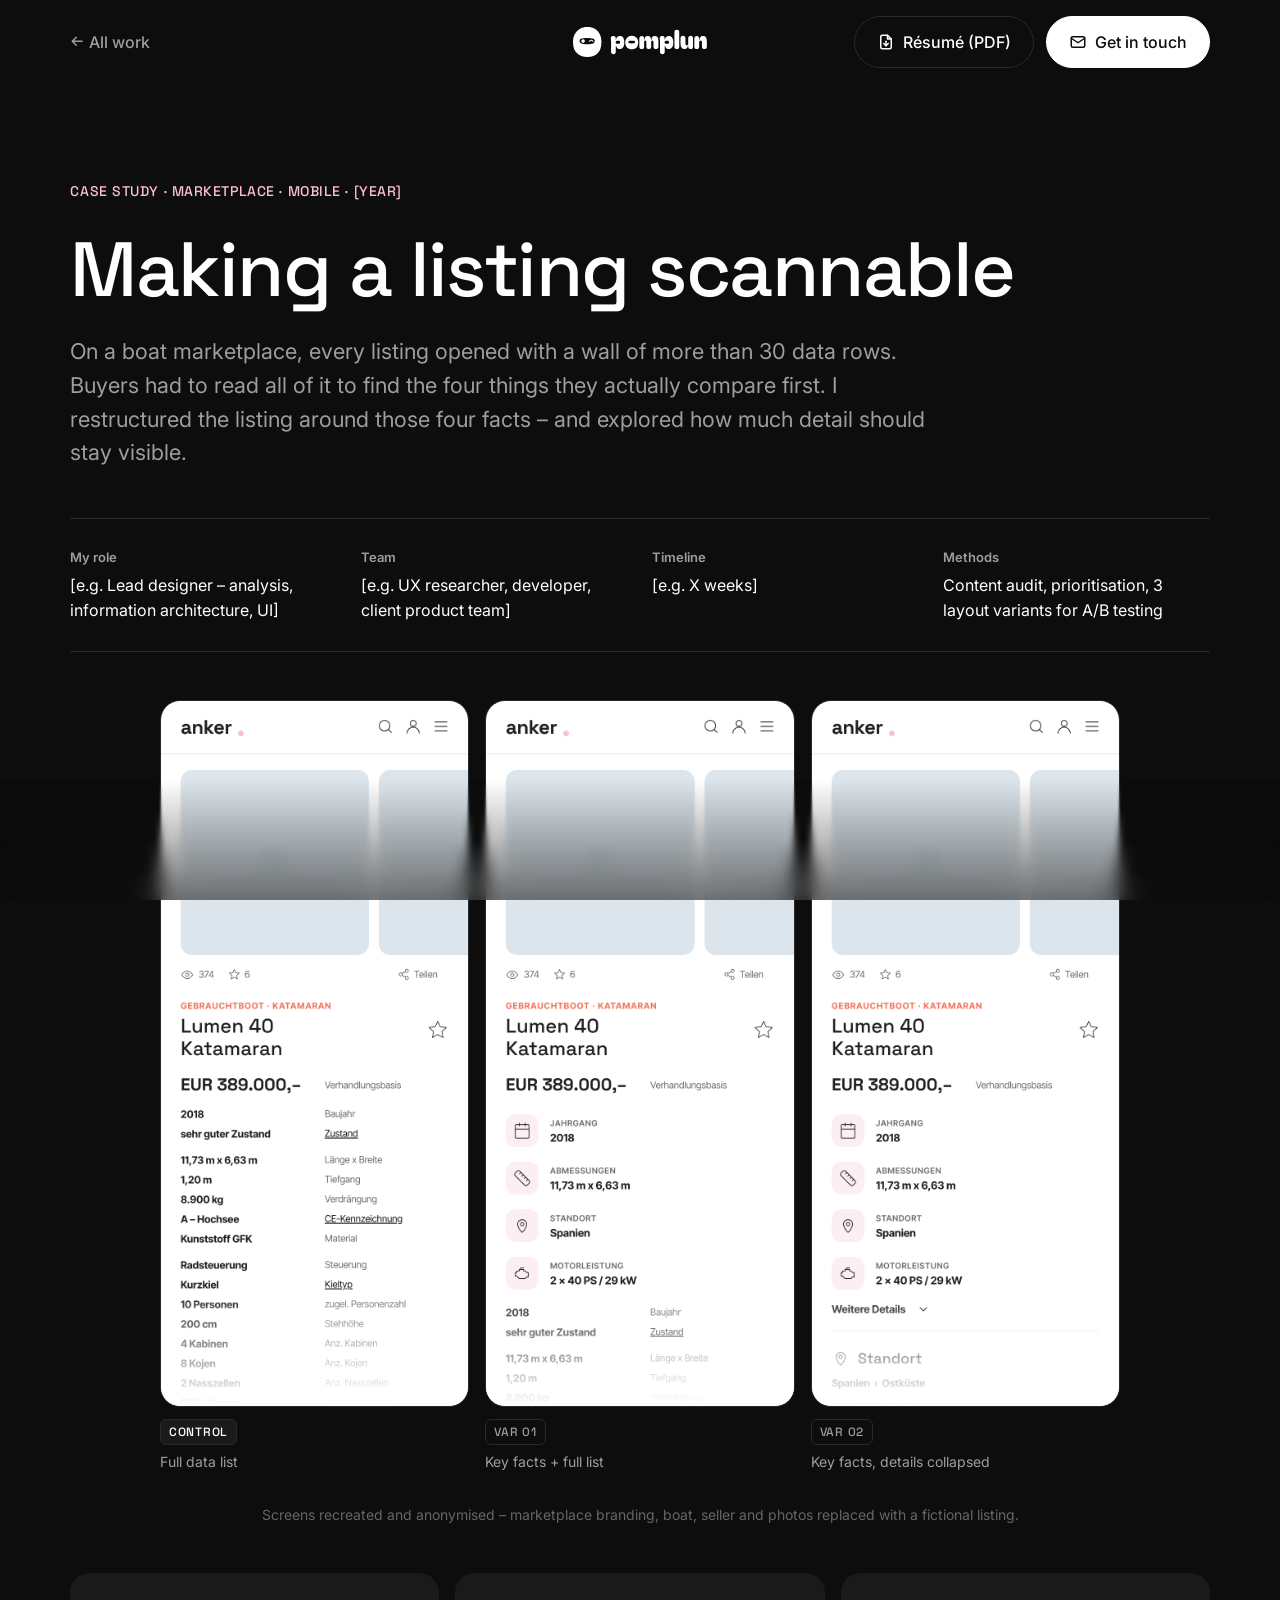
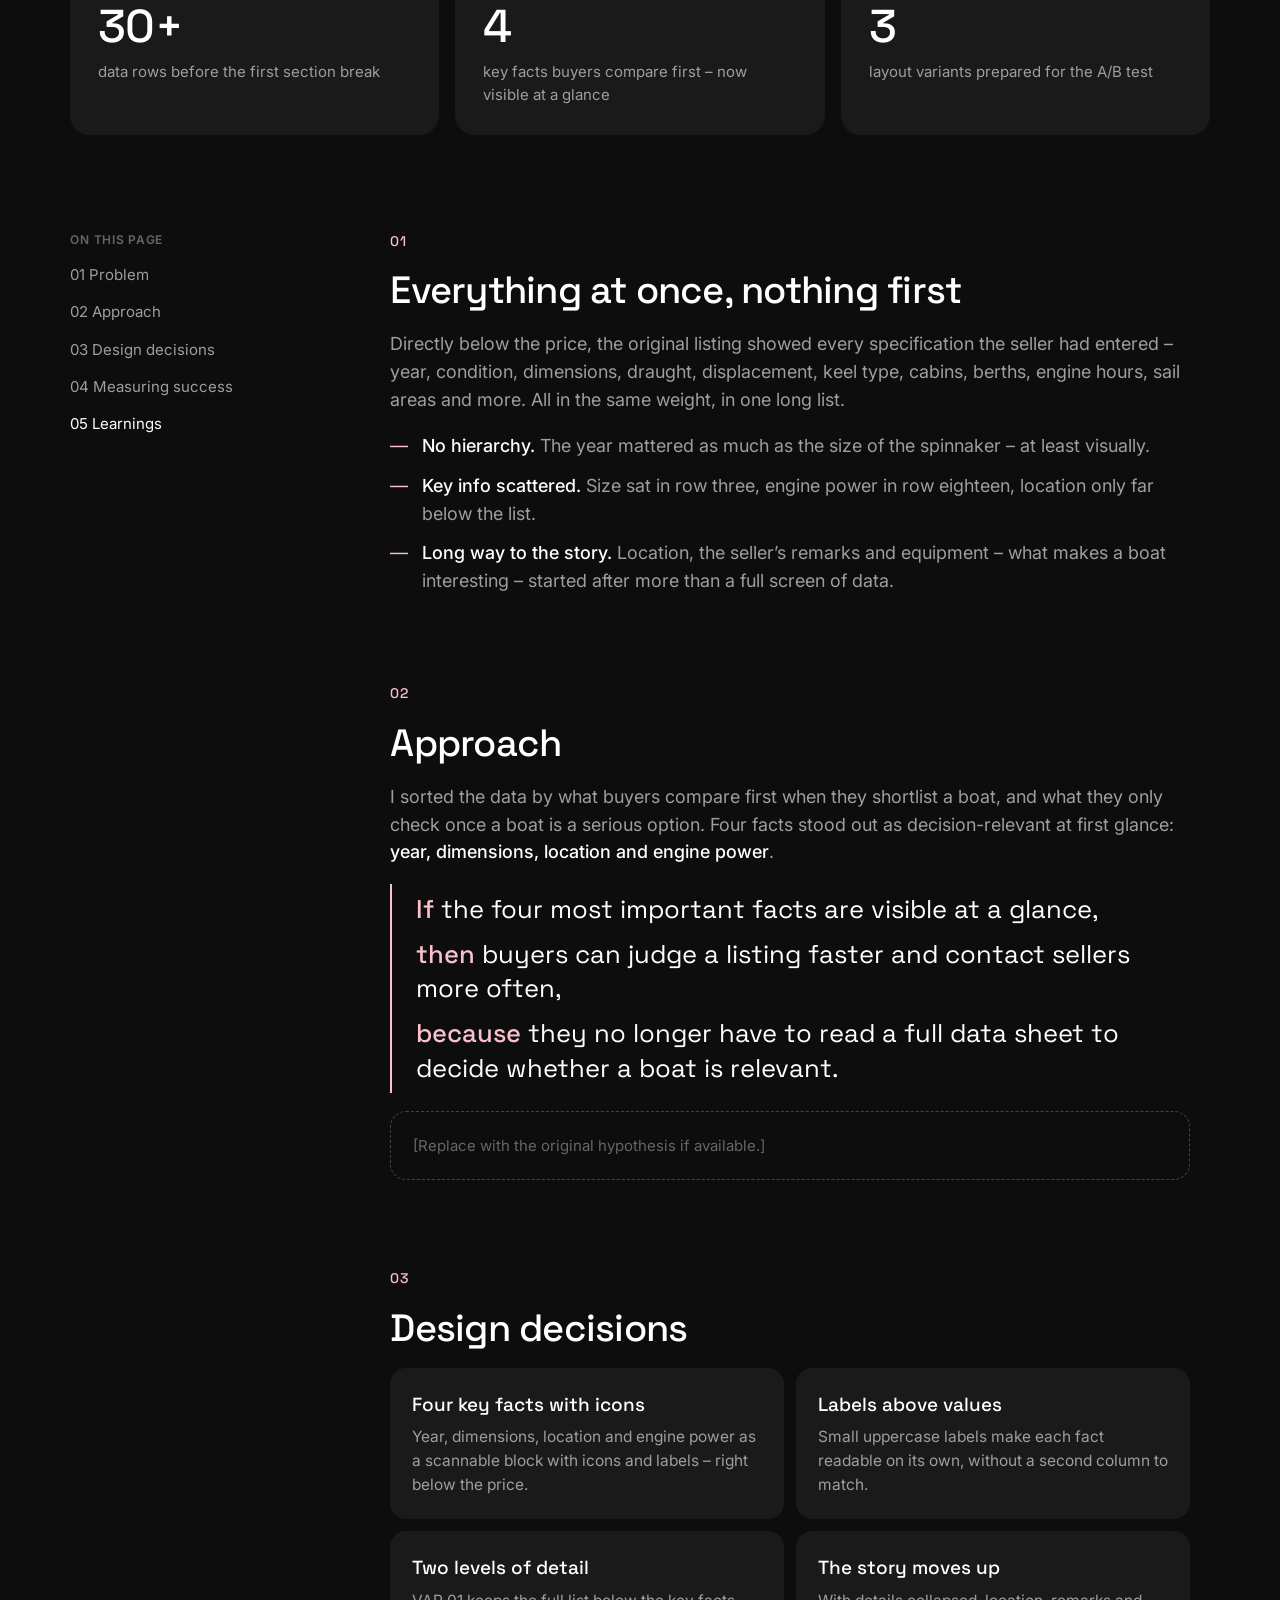
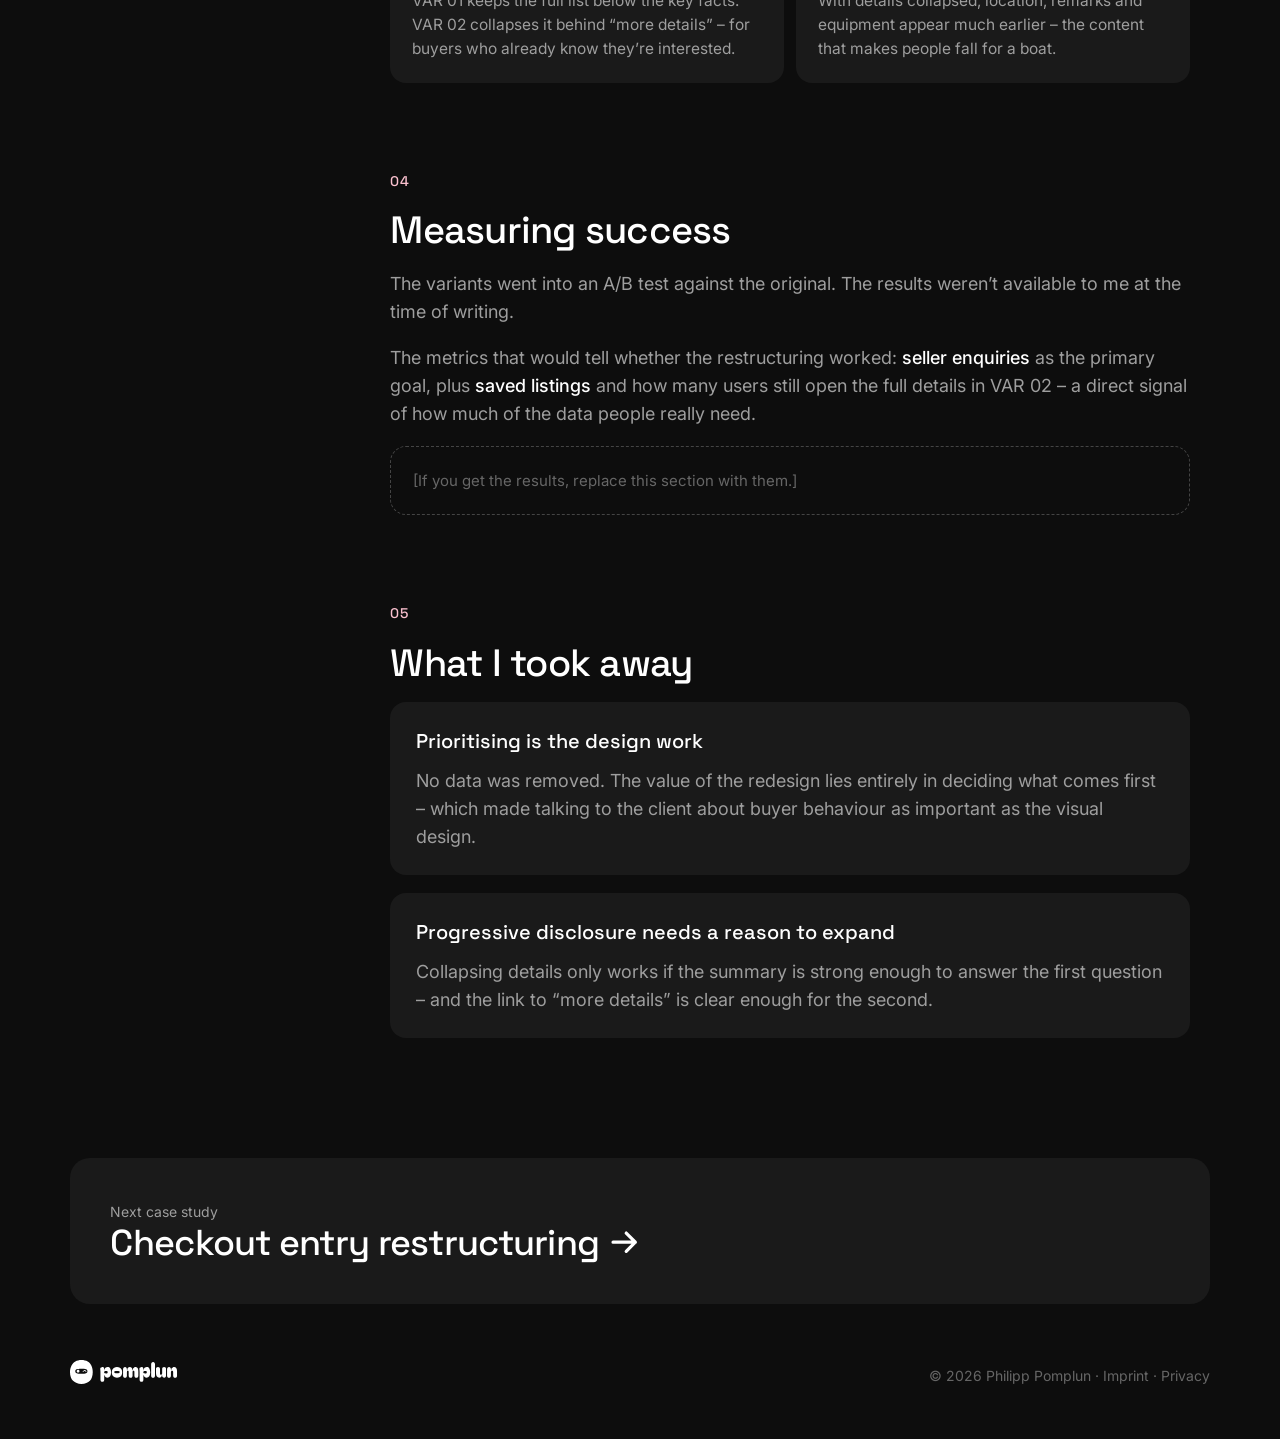
==== boat-listing.html @ 908dd7fd "Captions below badges everywhere; centered anonymisation note with more space Co-Authored-By: Claude" ====
<!DOCTYPE html>
<html lang="en">
<head>
<meta charset="UTF-8">
<meta name="viewport" content="width=device-width, initial-scale=1">
<title>Making a listing scannable – Philipp Pomplun</title>
<meta name="description" content="Case study: restructuring a boat marketplace listing around four key facts with progressive disclosure.">
<meta name="theme-color" content="#0d0d0d">
<link rel="icon" href="favicon.svg" type="image/svg+xml">
<link rel="icon" href="favicon.ico" sizes="32x32">
<link rel="apple-touch-icon" href="apple-touch-icon.png">
<link rel="preconnect" href="https://fonts.googleapis.com">
<link rel="preconnect" href="https://fonts.gstatic.com" crossorigin>
<link href="https://fonts.googleapis.com/css2?family=Inter:wght@400;500;600&family=Space+Grotesk:wght@500;700&display=swap" rel="stylesheet">
<link rel="stylesheet" href="style.css">
</head>
<body>

<svg width="0" height="0" style="position:absolute" aria-hidden="true">
  <symbol id="logo" viewBox="0 0 170 38">
    <path fill="currentColor" d="M59.192 28C58.0186 28 57.0373 27.6373 56.248 26.912C55.48 26.1867 54.9893 25.248 54.776 24.096H54.2V31.456C54.2 32.3307 53.9546 33.0667 53.464 33.664C52.9733 34.2827 52.2266 34.592 51.224 34.592C50.264 34.592 49.5173 34.2827 48.984 33.664C48.472 33.0667 48.216 32.3093 48.216 31.392V19.424C48.216 18.3573 48.1733 17.4613 48.088 16.736C48.024 15.9893 47.96 15.3173 47.896 14.72C47.8106 13.824 47.992 13.0667 48.44 12.448C48.888 11.808 49.6133 11.424 50.616 11.296C51.9173 11.1253 52.8346 11.36 53.368 12C53.9226 12.6187 54.2 13.5893 54.2 14.912V16.448L54.328 16.48C54.4346 15.648 54.68 14.8373 55.064 14.048C55.4693 13.2373 56.0346 12.576 56.76 12.064C57.4853 11.5307 58.4026 11.264 59.512 11.264C61.368 11.264 62.744 12.0107 63.64 13.504C64.5573 14.976 65.016 16.9493 65.016 19.424C65.016 25.1413 63.0746 28 59.192 28ZM54.072 19.36C54.072 19.7013 54.1146 19.968 54.2 20.16C54.328 20.5653 54.5946 20.864 55 21.056C55.4266 21.2267 56.056 21.312 56.888 21.312C57.9546 21.312 58.68 21.152 59.064 20.832C59.4693 20.512 59.672 20.0213 59.672 19.36C59.672 18.6773 59.48 18.1867 59.096 17.888C58.712 17.568 57.9866 17.408 56.92 17.408C56.0666 17.408 55.4266 17.504 55 17.696C54.5946 17.8667 54.328 18.1547 54.2 18.56C54.1146 18.752 54.072 19.0187 54.072 19.36Z"/>
    <path fill="currentColor" d="M74.3655 28.064C71.8695 28.064 69.8748 27.328 68.3815 25.856C66.9095 24.3627 66.1735 22.2613 66.1735 19.552C66.1735 17.888 66.5148 16.4267 67.1975 15.168C67.8801 13.9093 68.8295 12.928 70.0455 12.224C71.2828 11.4987 72.7228 11.136 74.3655 11.136C76.2001 11.136 77.7255 11.4987 78.9415 12.224C80.1575 12.928 81.0641 13.9093 81.6615 15.168C82.2801 16.4267 82.5895 17.888 82.5895 19.552C82.5895 22.2613 81.9068 24.3627 80.5415 25.856C79.1975 27.328 77.1388 28.064 74.3655 28.064ZM69.9815 19.008C69.9815 19.6693 70.3121 20.1387 70.9735 20.416C71.6348 20.672 72.7655 20.8 74.3655 20.8C75.9655 20.8 77.0961 20.672 77.7575 20.416C78.4188 20.1387 78.7495 19.6693 78.7495 19.008C78.7495 18.368 78.4188 17.92 77.7575 17.664C77.0961 17.408 75.9655 17.28 74.3655 17.28C72.7655 17.28 71.6348 17.408 70.9735 17.664C70.3121 17.92 69.9815 18.368 69.9815 19.008Z"/>
    <path fill="currentColor" d="M87.1532 28C86.1932 28 85.4252 27.7227 84.8492 27.168C84.2945 26.592 84.0172 25.888 84.0172 25.056V14.464C84.0172 13.568 84.2839 12.8107 84.8172 12.192C85.3719 11.5733 86.1505 11.264 87.1532 11.264C88.1345 11.264 88.8706 11.5733 89.3612 12.192C89.8519 12.8107 90.0972 13.5893 90.0972 14.528V16.128H90.6732C90.6732 14.3147 91.0572 13.056 91.8252 12.352C92.5932 11.6267 93.5426 11.264 94.6732 11.264C96.1239 11.264 97.1905 11.712 97.8732 12.608C98.5559 13.504 98.8972 14.6773 98.8972 16.128H99.4732C99.4732 14.912 99.6759 13.952 100.081 13.248C100.487 12.544 100.999 12.0427 101.617 11.744C102.257 11.424 102.919 11.264 103.601 11.264C104.988 11.264 106.001 11.5947 106.641 12.256C107.303 12.9173 107.729 13.8027 107.921 14.912C108.113 16.0213 108.209 17.2693 108.209 18.656V25.056C108.209 25.888 107.921 26.592 107.345 27.168C106.791 27.7227 106.044 28 105.105 28C104.167 28 103.409 27.7227 102.833 27.168C102.257 26.592 101.969 25.888 101.969 25.056V19.392C101.969 18.624 101.873 18.0267 101.681 17.6C101.489 17.1733 101.105 16.96 100.529 16.96C99.9106 16.96 99.5052 17.1947 99.3132 17.664C99.1426 18.1333 99.0572 18.7307 99.0572 19.456V25.056C99.0572 25.888 98.7906 26.592 98.2572 27.168C97.7239 27.7227 96.9879 28 96.0492 28C95.0892 28 94.3212 27.7227 93.7452 27.168C93.1906 26.592 92.9132 25.888 92.9132 25.056V19.392C92.9132 18.624 92.8172 18.0267 92.6252 17.6C92.4332 17.1733 92.0599 16.96 91.5052 16.96C90.8866 16.96 90.4919 17.1947 90.3212 17.664C90.1719 18.1333 90.0972 18.7307 90.0972 19.456V25.056C90.0972 25.888 89.8412 26.592 89.3292 27.168C88.8172 27.7227 88.0919 28 87.1532 28Z"/>
    <path fill="currentColor" d="M121.192 28C120.019 28 119.037 27.6373 118.248 26.912C117.48 26.1867 116.989 25.248 116.776 24.096H116.2V31.456C116.2 32.3307 115.955 33.0667 115.464 33.664C114.973 34.2827 114.227 34.592 113.224 34.592C112.264 34.592 111.517 34.2827 110.984 33.664C110.472 33.0667 110.216 32.3093 110.216 31.392V19.424C110.216 18.3573 110.173 17.4613 110.088 16.736C110.024 15.9893 109.96 15.3173 109.896 14.72C109.811 13.824 109.992 13.0667 110.44 12.448C110.888 11.808 111.613 11.424 112.616 11.296C113.917 11.1253 114.835 11.36 115.368 12C115.923 12.6187 116.2 13.5893 116.2 14.912V16.448L116.328 16.48C116.435 15.648 116.68 14.8373 117.064 14.048C117.469 13.2373 118.035 12.576 118.76 12.064C119.485 11.5307 120.403 11.264 121.512 11.264C123.368 11.264 124.744 12.0107 125.64 13.504C126.557 14.976 127.016 16.9493 127.016 19.424C127.016 25.1413 125.075 28 121.192 28ZM116.072 19.36C116.072 19.7013 116.115 19.968 116.2 20.16C116.328 20.5653 116.595 20.864 117 21.056C117.427 21.2267 118.056 21.312 118.888 21.312C119.955 21.312 120.68 21.152 121.064 20.832C121.469 20.512 121.672 20.0213 121.672 19.36C121.672 18.6773 121.48 18.1867 121.096 17.888C120.712 17.568 119.987 17.408 118.92 17.408C118.067 17.408 117.427 17.504 117 17.696C116.595 17.8667 116.328 18.1547 116.2 18.56C116.115 18.752 116.072 19.0187 116.072 19.36Z"/>
    <path fill="currentColor" d="M131.622 28C130.577 28 129.787 27.7227 129.254 27.168C128.742 26.6133 128.486 25.92 128.486 25.088V6.528C128.486 5.61067 128.742 4.85334 129.254 4.256C129.787 3.63734 130.577 3.328 131.622 3.328C132.561 3.328 133.286 3.63734 133.798 4.256C134.31 4.85334 134.566 5.58934 134.566 6.464V25.088C134.566 25.92 134.31 26.6133 133.798 27.168C133.286 27.7227 132.561 28 131.622 28Z"/>
    <path fill="currentColor" d="M141.296 28C139.803 28 138.587 27.4347 137.648 26.304C136.71 25.1733 136.23 23.584 136.208 21.536L136.176 14.144C136.176 13.2267 136.454 12.512 137.008 12C137.584 11.4667 138.363 11.2 139.344 11.2C140.283 11.2 141.04 11.4667 141.616 12C142.192 12.512 142.48 13.2267 142.48 14.144V20.832C142.48 22.432 143.11 23.232 144.368 23.232C144.987 23.232 145.403 23.008 145.616 22.56C145.83 22.0907 145.936 21.4933 145.936 20.768V14.144C145.936 13.312 146.224 12.6187 146.8 12.064C147.376 11.488 148.123 11.2 149.04 11.2C150 11.2 150.736 11.488 151.248 12.064C151.782 12.6187 152.048 13.312 152.048 14.144V24.64C152.048 25.664 151.814 26.4853 151.344 27.104C150.896 27.7013 150.16 28 149.136 28C148.134 28 147.344 27.7013 146.768 27.104C146.214 26.4853 145.936 25.664 145.936 24.64V24.096H145.36C145.36 25.3333 144.987 26.2933 144.24 26.976C143.515 27.6587 142.534 28 141.296 28Z"/>
    <path fill="currentColor" d="M156.812 28C155.873 28 155.116 27.7227 154.54 27.168C153.985 26.592 153.708 25.888 153.708 25.056V14.464C153.708 13.568 153.974 12.8107 154.508 12.192C155.041 11.5733 155.809 11.264 156.812 11.264C157.793 11.264 158.54 11.5733 159.052 12.192C159.564 12.8107 159.82 13.5893 159.82 14.528V16.128H160.396C160.396 14.912 160.609 13.952 161.036 13.248C161.484 12.544 162.049 12.0427 162.732 11.744C163.414 11.424 164.097 11.264 164.78 11.264C166.422 11.264 167.628 11.8613 168.396 13.056C169.164 14.2293 169.548 15.904 169.548 18.08V25.056C169.548 25.888 169.27 26.592 168.716 27.168C168.161 27.7227 167.414 28 166.476 28C165.516 28 164.748 27.7227 164.172 27.168C163.617 26.592 163.34 25.888 163.34 25.056V19.392C163.34 18.624 163.19 18.0267 162.892 17.6C162.614 17.1733 162.198 16.96 161.644 16.96C161.004 16.96 160.534 17.1947 160.236 17.664C159.958 18.1333 159.82 18.7307 159.82 19.456V25.056C159.82 25.888 159.553 26.592 159.02 27.168C158.486 27.7227 157.75 28 156.812 28Z"/>
    <path fill="currentColor" d="M17.9649 38C12.4912 38 8.11696 36.3478 4.8421 33.0435C1.61403 29.6912 0 24.9742 0 18.8923C0 15.1569 0.748538 11.8765 2.24561 9.05104C3.74269 6.22558 5.82456 4.02268 8.49123 2.44234C11.2047 0.814114 14.3626 0 17.9649 0C21.9883 0 25.3333 0.814114 28 2.44234C30.6667 4.02268 32.655 6.22558 33.9649 9.05104C35.3216 11.8765 36 15.1569 36 18.8923C36 24.9742 34.5029 29.6912 31.5088 33.0435C28.5614 36.3478 24.0468 38 17.9649 38ZM8.35088 17.6711C8.35088 19.1556 9.07602 20.2092 10.5263 20.8318C11.9766 21.4064 14.4561 21.6938 17.9649 21.6938C21.4737 21.6938 23.9532 21.4064 25.4035 20.8318C26.8538 20.2092 27.5789 19.1556 27.5789 17.6711C27.5789 16.2344 26.8538 15.2287 25.4035 14.6541C23.9532 14.0794 21.4737 13.7921 17.9649 13.7921C14.4561 13.7921 11.9766 14.0794 10.5263 14.6541C9.07602 15.2287 8.35088 16.2344 8.35088 17.6711Z"/>
    <path fill="currentColor" d="M14.9704 17.6531C14.9704 18.8929 13.9886 19.8979 12.7774 19.8979C11.5663 19.8979 10.5844 18.8929 10.5844 17.6531C10.5844 16.4133 11.5663 15.4083 12.7774 15.4083C13.9886 15.4083 14.9704 16.4133 14.9704 17.6531Z"/>
    <path fill="currentColor" fill-rule="evenodd" clip-rule="evenodd" d="M20.129 18.7605C20.3164 19.055 20.6391 19.0816 20.8499 18.8197C21.3836 18.1568 22.0574 17.586 22.7784 17.4554C23.4682 17.3305 24.2718 17.5941 25.1283 18.791C25.3277 19.0697 25.651 19.0697 25.8504 18.791C26.0499 18.5123 26.0499 18.0605 25.8504 17.7818C24.792 16.3028 23.6808 15.8529 22.6471 16.0401C21.6448 16.2217 20.7866 16.9889 20.1714 17.7531C19.9606 18.0149 19.9416 18.4659 20.129 18.7605Z"/>
  </symbol>
</svg>

<header class="nav" id="nav">
  <div class="wrap">
    <a href="index.html#work" class="back"><svg class="arr l" viewBox="0 0 16 16" aria-hidden="true"><path d="M2.5 8h11M9 3.5 13.5 8 9 12.5" fill="none" stroke="currentColor" stroke-width="1.6" stroke-linecap="round" stroke-linejoin="round"/></svg> All work</a>
    <a href="index.html" class="logo" aria-label="Philipp Pomplun – home"><svg viewBox="0 0 170 38"><use href="#logo"/></svg></a>
    <nav class="links" aria-label="Main">
      <a class="btn nav-btn dl" href="resume.pdf" download aria-label="Download résumé (PDF)" title="Résumé (PDF)"><svg class="ico" viewBox="0 0 24 24" fill="none" stroke="currentColor" stroke-width="2" stroke-linecap="round" stroke-linejoin="round" aria-hidden="true"><path d="M14 3H7a2 2 0 0 0-2 2v14a2 2 0 0 0 2 2h10a2 2 0 0 0 2-2V8z"/><path d="M14 3v5h5"/><path d="M12 11v6"/><path d="m9 14 3 3 3-3"/></svg><span class="txt">Résumé (PDF)</span></a>
      <a class="btn light nav-btn mail" href="index.html#contact" aria-label="Get in touch" title="Get in touch"><svg class="ico" viewBox="0 0 24 24" fill="none" stroke="currentColor" stroke-width="2" stroke-linecap="round" stroke-linejoin="round" aria-hidden="true"><rect x="3" y="5" width="18" height="14" rx="2"/><path d="m3 7 9 6 9-6"/></svg><span class="txt">Get in touch</span></a>
    </nav>
  </div>
</header>

<main id="top">
  <div class="wrap">

    <header class="cs-head">
      <span class="eyebrow reveal">Case study · Marketplace · Mobile · [Year]</span>
      <h1 class="display reveal" style="--d:.1s">Making a listing scannable</h1>
      <p class="reveal" style="--d:.2s">On a boat marketplace, every listing opened with a wall of more than 30 data rows. Buyers had to read all of it to find the four things they actually compare first. I restructured the listing around those four facts – and explored how much detail should stay visible.</p>
    </header>

    <dl class="facts reveal">
      <div><dt>My role</dt><dd>[e.g. Lead designer – analysis, information architecture, UI]</dd></div>
      <div><dt>Team</dt><dd>[e.g. UX researcher, developer, client product team]</dd></div>
      <div><dt>Timeline</dt><dd>[e.g. X weeks]</dd></div>
      <div><dt>Methods</dt><dd>Content audit, prioritisation, 3 layout variants for A/B testing</dd></div>
    </dl>

    <div class="compare mobile three">
      <figure class="shot reveal"><div class="frame cut"><img src="img/cs5/ctrl.png" width="750" height="1720" alt="Control: boat listing on mobile with a long two-column list of more than 30 specifications directly below the price." loading="lazy"></div><figcaption><span class="label">CONTROL</span>Full data list</figcaption></figure>
      <figure class="shot reveal" style="--d:.08s"><div class="frame cut"><img src="img/cs5/var1.png" width="750" height="1720" alt="Variant 1: four key facts with icons – year, dimensions, location, engine power – followed by the full list." loading="lazy"></div><figcaption><span class="label alt">VAR 01</span>Key facts + full list</figcaption></figure>
      <figure class="shot reveal" style="--d:.16s"><div class="frame cut"><img src="img/cs5/var2.png" width="750" height="1720" alt="Variant 2: four key facts, the full list collapsed behind 'more details', location and remarks move up." loading="lazy"></div><figcaption><span class="label alt">VAR 02</span>Key facts, details collapsed</figcaption></figure>
    </div>
    <p class="note reveal shots-note">Screens recreated and anonymised – marketplace branding, boat, seller and photos replaced with a fictional listing.</p>

    <div class="tldr">
      <div class="metric reveal"><span class="num">30+</span><p>data rows before the first section break</p></div>
      <div class="metric reveal" style="--d:.1s"><span class="num">4</span><p>key facts buyers compare first – now visible at a glance</p></div>
      <div class="metric reveal" style="--d:.2s"><span class="num">3</span><p>layout variants prepared for the A/B test</p></div>
    </div>

    <div class="cs-body">
      <nav class="toc" aria-label="On this page">
        <span class="t">ON THIS PAGE</span>
        <a href="#problem">01 Problem</a>
        <a href="#approach">02 Approach</a>
        <a href="#design">03 Design decisions</a>
        <a href="#measure">04 Measuring success</a>
        <a href="#learnings">05 Learnings</a>
      </nav>

      <div class="cs-content">

        <section id="problem" class="reveal">
          <span class="eyebrow">01</span>
          <h2 class="display">Everything at once, nothing first</h2>
          <p>Directly below the price, the original listing showed every specification the seller had entered – year, condition, dimensions, draught, displacement, keel type, cabins, berths, engine hours, sail areas and more. All in the same weight, in one long list.</p>
          <ul class="list">
            <li><span><strong>No hierarchy.</strong> The year mattered as much as the size of the spinnaker – at least visually.</span></li>
            <li><span><strong>Key info scattered.</strong> Size sat in row three, engine power in row eighteen, location only far below the list.</span></li>
            <li><span><strong>Long way to the story.</strong> Location, the seller’s remarks and equipment – what makes a boat interesting – started after more than a full screen of data.</span></li>
          </ul>
        </section>

        <section id="approach" class="reveal">
          <span class="eyebrow">02</span>
          <h2 class="display">Approach</h2>
          <p>I sorted the data by what buyers compare first when they shortlist a boat, and what they only check once a boat is a serious option. Four facts stood out as decision-relevant at first glance: <strong>year, dimensions, location and engine power</strong>.</p>
          <div class="hypo">
            <p><b>If</b> the four most important facts are visible at a glance,</p>
            <p><b>then</b> buyers can judge a listing faster and contact sellers more often,</p>
            <p><b>because</b> they no longer have to read a full data sheet to decide whether a boat is relevant.</p>
          </div>
          <p class="placeholder">[Replace with the original hypothesis if available.]</p>
        </section>

        <section id="design" class="reveal">
          <span class="eyebrow">03</span>
          <h2 class="display">Design decisions</h2>
          <div class="changes">
            <div class="change"><h3>Four key facts with icons</h3><p>Year, dimensions, location and engine power as a scannable block with icons and labels – right below the price.</p></div>
            <div class="change"><h3>Labels above values</h3><p>Small uppercase labels make each fact readable on its own, without a second column to match.</p></div>
            <div class="change"><h3>Two levels of detail</h3><p>VAR 01 keeps the full list below the key facts. VAR 02 collapses it behind “more details” – for buyers who already know they’re interested.</p></div>
            <div class="change"><h3>The story moves up</h3><p>With details collapsed, location, remarks and equipment appear much earlier – the content that makes people fall for a boat.</p></div>
          </div>
        </section>

        <section id="measure" class="reveal">
          <span class="eyebrow">04</span>
          <h2 class="display">Measuring success</h2>
          <p>The variants went into an A/B test against the original. The results weren’t available to me at the time of writing.</p>
          <p>The metrics that would tell whether the restructuring worked: <strong>seller enquiries</strong> as the primary goal, plus <strong>saved listings</strong> and how many users still open the full details in VAR 02 – a direct signal of how much of the data people really need.</p>
          <p class="placeholder">[If you get the results, replace this section with them.]</p>
        </section>

        <section id="learnings" class="reveal">
          <span class="eyebrow">05</span>
          <h2 class="display">What I took away</h2>
          <div class="callout">
            <h3>Prioritising is the design work</h3>
            <p>No data was removed. The value of the redesign lies entirely in deciding what comes first – which made talking to the client about buyer behaviour as important as the visual design.</p>
          </div>
          <div class="callout">
            <h3>Progressive disclosure needs a reason to expand</h3>
            <p>Collapsing details only works if the summary is strong enough to answer the first question – and the link to “more details” is clear enough for the second.</p>
          </div>
        </section>

      </div>
    </div>

    <a class="next reveal" href="checkout.html">
      <div><small>Next case study</small><div class="display">Checkout entry restructuring <svg class="arr" viewBox="0 0 16 16" aria-hidden="true"><path d="M2.5 8h11M9 3.5 13.5 8 9 12.5" fill="none" stroke="currentColor" stroke-width="1.6" stroke-linecap="round" stroke-linejoin="round"/></svg></div></div>
    </a>
  </div>
</main>

<footer>
  <div class="wrap">
    <a href="index.html" aria-label="Home"><svg viewBox="0 0 170 38"><use href="#logo"/></svg></a>
    <small>© <span id="year">2026</span> Philipp Pomplun · <a href="#">Imprint</a> · <a href="#">Privacy</a></small>
  </div>
</footer>

<div class="edge-blur" aria-hidden="true"><div></div><div></div><div></div><div></div></div>
<script src="main.js" defer></script>
</body>
</html>
---- style.css ----
:root{
    --bg:#0d0d0d; --surface:#1a1a1a; --line:#292929;
    --text:#fff; --muted:#9e9e9e; --dim:#666;
    --pink:#fac0ce; --green:#73d98c; --dark:#0d0d0d;
    --radius:20px; --pad:clamp(20px,5.5vw,80px); --max:1440px;
    --ease:cubic-bezier(.22,1,.36,1);
  }
  *{box-sizing:border-box;margin:0;padding:0}
  html{scroll-behavior:smooth;-webkit-text-size-adjust:100%}
  body{background:var(--bg);color:var(--text);font-family:Inter,system-ui,sans-serif;font-size:17px;line-height:1.55;-webkit-font-smoothing:antialiased;overflow-x:hidden}
  a{color:inherit;text-decoration:none}
  img{max-width:100%;display:block}
  .display{font-family:"Space Grotesk",Inter,sans-serif;font-weight:500;letter-spacing:-.02em;line-height:1.1}
  .eyebrow{font-family:"Space Grotesk",sans-serif;font-weight:500;font-size:14px;letter-spacing:.04em;color:var(--pink);text-transform:uppercase}
  .muted{color:var(--muted)}
  .wrap{max-width:var(--max);margin:0 auto;padding:0 var(--pad)}
  :focus-visible{outline:2px solid var(--pink);outline-offset:3px;border-radius:6px}

  /* ---------- Nav ---------- */
  .nav{position:sticky;top:0;z-index:50;transition:background .3s,border-color .3s;border-bottom:1px solid transparent}
  .nav.scrolled{background:rgba(13,13,13,.72);backdrop-filter:blur(14px);-webkit-backdrop-filter:blur(14px);border-color:var(--line)}
  .nav .wrap{display:grid;grid-template-columns:1fr auto 1fr;align-items:center;column-gap:24px;height:84px}
  .nav .wrap>*{grid-row:1}
  .nav .logo{grid-column:2}
  .nav .back,.nav .sections{grid-column:1;justify-self:start}
  .nav .links{grid-column:3;justify-self:end}
  .sections{display:flex;align-items:center;gap:36px}
  .logo svg{height:30px;width:auto;display:block;color:#fff}
  .links{display:flex;align-items:center;gap:36px}
  .nav a.text{color:var(--muted);font-weight:500;font-size:16px;transition:color .2s}
  .nav a.text:hover{color:var(--text)}
  .btn{display:inline-flex;align-items:center;gap:8px;padding:13px 22px;border-radius:999px;font-weight:500;font-size:16px;border:1px solid var(--line);transition:transform .25s var(--ease),background .25s,border-color .25s;white-space:nowrap}
  .btn:hover{transform:translateY(-2px);border-color:#444}
  .btn.primary{background:var(--pink);color:var(--dark);border-color:var(--pink)}
  .btn.light{background:#fff;color:var(--dark);border-color:#fff}
  /* Hover motion for button icons: ↗ nudges out, mail lifts */
  .btn .arr,.btn .ico{display:inline-block;transition:transform .3s var(--ease)}
  /* down-arrows and download icons have no motion of their own – they lift together with the button */
  .btn:hover .arr.out{transform:translate(3px,-3px)}
  .btn.mail:hover .ico{transform:translateY(-3px) rotate(-8deg)}
  .btn .ico{width:18px;height:18px;flex:none}
  .links .nav-btn + .nav-btn{margin-left:-24px} /* 36px gap → 12px between the two buttons */
  .menu-btn{display:none;background:none;border:1px solid var(--line);color:#fff;border-radius:999px;padding:10px 16px;font:500 15px Inter,sans-serif;cursor:pointer}

  /* ---------- Hero ---------- */
  .hero{padding:110px 0 96px;display:flex;flex-direction:column;gap:32px;align-items:flex-start}
  .badge{display:inline-flex;align-items:center;gap:10px;padding:8px 16px 8px 14px;border-radius:999px;background:var(--surface);border:1px solid var(--line);font-size:14px;font-weight:500}
  .dot{width:8px;height:8px;border-radius:50%;background:var(--green);flex:none;position:relative}
  .dot::after{content:"";position:absolute;inset:0;border-radius:50%;background:var(--green);animation:ping 2s var(--ease) infinite}
  @keyframes ping{0%{transform:scale(1);opacity:.7}80%,100%{transform:scale(2.6);opacity:0}}
  .identity{display:flex;align-items:center;gap:16px}
  .avatar{width:56px;height:56px;border-radius:50%;background:#5a4d47 url(img/avatar.jpg) center/125% no-repeat;flex:none}
  .identity strong{display:block;font-weight:500;font-size:18px}
  .identity span{color:var(--muted);font-size:16px}
  h1.display{font-size:clamp(40px,5.2vw,76px);max-width:21ch;text-wrap:balance}
  .hero p.sub{font-size:clamp(17px,1.5vw,20px);color:var(--muted);max-width:720px}
  .ctas{display:flex;gap:12px;flex-wrap:wrap}

  /* ---------- Stats ---------- */
  .stats{display:grid;grid-template-columns:repeat(4,1fr);border-top:1px solid var(--line);border-bottom:1px solid var(--line);padding:32px 0}
  .stat .num{font-family:"Space Grotesk",sans-serif;font-weight:500;font-size:clamp(34px,3.6vw,48px);letter-spacing:-.02em;line-height:1.1}
  .stat .lbl{color:var(--muted);font-size:15px}

  /* ---------- Sections ---------- */
  section{padding-top:140px}
  .sec-head{display:flex;flex-direction:column;gap:14px;margin-bottom:56px}
  .sec-head h2{font-size:clamp(34px,3.6vw,48px)}
  .sec-head p{color:var(--muted);font-size:18px;max-width:720px}
  .sec-head.row{flex-direction:row;justify-content:space-between;align-items:flex-end;flex-wrap:wrap;gap:24px}

  /* Work grid */
  .grid{display:grid;grid-template-columns:1fr 1fr;gap:72px 40px}
  .card{display:flex;flex-direction:column;gap:20px}
  .cover{aspect-ratio:620/420;border-radius:var(--radius);overflow:hidden;position:relative;background:linear-gradient(110deg,var(--pink),#f2735a)}
  .cover img{width:100%;height:100%;object-fit:cover;filter:grayscale(1) contrast(.9);transition:transform .8s var(--ease),filter .5s var(--ease)}
  /* pink duotone layer: calms the bright screenshots, fades out on hover/focus */
  /* grayscale + pink gradient duotone at rest, full colour on hover/focus */
  .cover::before{content:"";position:absolute;inset:0;z-index:1;background:linear-gradient(110deg,#FAC0CE 0%,#F2735A 100%);mix-blend-mode:multiply;opacity:.92;transition:opacity .5s var(--ease);pointer-events:none}
  .card:hover .cover::before,.card:focus-visible .cover::before{opacity:0}
  .card:hover .cover img,.card:focus-visible .cover img{filter:none}
  .cover .ph{position:absolute;left:24px;top:22px;font-size:14px;font-weight:500;color:#4d3338}
  .cover img{object-position:top}
  .card:hover .cover img{transform:scale(1.04)}
  .cover::after{content:"Read case study ↗";position:absolute;z-index:2;right:20px;bottom:20px;background:rgba(13,13,13,.8);backdrop-filter:blur(8px);color:#fff;font-size:14px;font-weight:500;padding:10px 16px;border-radius:999px;opacity:0;transform:translateY(8px);transition:.35s var(--ease)}
  .card:hover .cover::after{opacity:1;transform:none}
  .tags{display:flex;gap:8px;flex-wrap:wrap}
  .tag{border:1px solid var(--line);border-radius:999px;padding:4px 10px;font-size:13px;font-weight:500;color:var(--muted)}
  .card h3{font-size:26px}
  .card p{color:var(--muted);font-size:17px}
  .outcome{display:flex;align-items:center;gap:10px;color:var(--green);font-size:15px;font-weight:500}
  .outcome::before{content:"";width:8px;height:8px;border-radius:50%;background:var(--green);flex:none}
  .outcome.neutral{color:var(--muted)}
  .outcome.neutral::before{background:var(--muted)}

  /* Statement */
  .statement{font-size:clamp(30px,3.7vw,54px);max-width:23ch}
  .statement .m{color:var(--muted)}
  .statement .w{display:inline-block;opacity:.15;transition:opacity .5s}
  .statement .w.on{opacity:1}

  /* Process */
  .process{display:grid;grid-template-columns:repeat(4,1fr);gap:16px}
  .step{background:var(--surface);border-radius:var(--radius);padding:28px;display:flex;flex-direction:column;gap:14px;transition:transform .4s var(--ease),background .3s}
  .step:hover{transform:translateY(-4px);background:#1f1f1f}
  .step h3{font-size:26px}
  .step p{color:var(--muted);font-size:16px;flex:1}
  .chip{align-self:flex-start;border:1px solid var(--line);border-radius:999px;padding:5px 10px;font-size:13px;font-weight:500}

  /* Strengths */
  .strengths{display:grid;grid-template-columns:1fr 1fr;gap:16px}
  .strength{border:1px solid var(--line);border-radius:var(--radius);padding:32px;display:flex;flex-direction:column;gap:12px;transition:border-color .3s}
  .strength:hover{border-color:#444}
  .strength h3{font-size:28px}
  .strength p{color:var(--muted)}
  .strength .proof{color:var(--green);font-size:15px;font-weight:500}

  /* Experience */
  .job{display:grid;grid-template-columns:400px 1fr;gap:64px;border-top:1px solid var(--line);padding:40px 0}
  .job h3{font-size:28px;margin-bottom:8px}
  .ladder{list-style:none;margin-top:20px;display:flex;flex-direction:column;gap:14px;position:relative}
  .ladder::before{content:"";position:absolute;left:4.5px;top:8px;bottom:8px;width:1px;background:var(--line)}
  .ladder li{display:flex;align-items:center;gap:12px;font-weight:500;color:var(--muted);position:relative}
  .ladder li i{width:10px;height:10px;border-radius:50%;background:var(--line);flex:none}
  .ladder li.now{color:#fff}.ladder li.now i{background:var(--pink)}
  .ladder small{color:var(--dim);font-size:14px;font-weight:400}
  .hl-title{font-size:13px;font-weight:600;color:var(--muted);letter-spacing:.04em;margin-bottom:18px}
  .hl{list-style:none;display:flex;flex-direction:column;gap:18px}
  .hl li{display:flex;gap:14px}
  .hl li::before{content:"—";color:var(--pink)}
  .edu{display:flex;justify-content:space-between;gap:16px;flex-wrap:wrap;border-top:1px solid var(--line);border-bottom:1px solid var(--line);padding:28px 0}
  .edu b{font-weight:500}

  /* Contact */
  .contact{background:var(--surface);border-radius:28px;padding:clamp(36px,5vw,72px) clamp(24px,4.5vw,64px);display:grid;grid-template-columns:360px minmax(0,1fr);gap:56px;align-items:stretch;position:relative;overflow:hidden}
  .contact-text{display:flex;flex-direction:column;justify-content:center;gap:32px;position:relative;z-index:1}
  .contact-img{margin:0;border-radius:20px;overflow:hidden;position:relative;z-index:1;min-height:440px;order:-1} /* photo left: gaze leads into the text */
  .contact-img img{position:absolute;inset:0;width:100%;height:100%;object-fit:cover;object-position:50% 35%}
  .contact::before{content:"";position:absolute;width:520px;height:520px;right:-160px;top:-200px;border-radius:50%;background:radial-gradient(circle,rgba(250,192,206,.18),transparent 65%);pointer-events:none}
  .contact h2{font-size:clamp(36px,4vw,56px);max-width:16ch}
  .contact .row{display:flex;align-items:center;gap:14px;flex-wrap:wrap}
  .contact p{color:var(--muted);font-size:19px;max-width:700px}
  footer .wrap{display:flex;justify-content:space-between;align-items:center;gap:16px;flex-wrap:wrap;padding-top:56px;padding-bottom:48px}
  footer svg{height:24px;width:auto;color:#fff}
  footer small{color:var(--dim);font-size:14px}
  footer small a:hover{color:var(--text)}

  /* ---------- Bottom blur (progressive) ---------- */
  .edge-blur{position:fixed;left:0;right:0;bottom:0;height:120px;pointer-events:none;z-index:40;transition:opacity .4s var(--ease)}
  .edge-blur.off{opacity:0} /* hidden once the footer is reached */
  .edge-blur div{position:absolute;inset:0}
  .edge-blur div:nth-child(1){backdrop-filter:blur(1px);-webkit-backdrop-filter:blur(1px);mask:linear-gradient(to bottom,transparent 0%,#000 25%,#000 50%,transparent 75%);-webkit-mask:linear-gradient(to bottom,transparent 0%,#000 25%,#000 50%,transparent 75%)}
  .edge-blur div:nth-child(2){backdrop-filter:blur(3px);-webkit-backdrop-filter:blur(3px);mask:linear-gradient(to bottom,transparent 25%,#000 50%,#000 75%,transparent 100%);-webkit-mask:linear-gradient(to bottom,transparent 25%,#000 50%,#000 75%,transparent 100%)}
  .edge-blur div:nth-child(3){backdrop-filter:blur(8px);-webkit-backdrop-filter:blur(8px);mask:linear-gradient(to bottom,transparent 50%,#000 75%);-webkit-mask:linear-gradient(to bottom,transparent 50%,#000 75%)}
  .edge-blur div:nth-child(4){backdrop-filter:blur(16px);-webkit-backdrop-filter:blur(16px);mask:linear-gradient(to bottom,transparent 75%,#000 100%);-webkit-mask:linear-gradient(to bottom,transparent 75%,#000 100%)}
  .edge-blur::after{content:"";position:absolute;inset:0;background:linear-gradient(to bottom,transparent,rgba(13,13,13,.55))}

  /* ---------- Reveal animations ---------- */
  .reveal{opacity:0;transform:translateY(28px);filter:blur(6px);transition:opacity .9s var(--ease),transform .9s var(--ease),filter .9s var(--ease);transition-delay:var(--d,0s)}
  .reveal.in{opacity:1;transform:none;filter:none}
  .hero .reveal{transition-duration:1.1s}

  @media (prefers-reduced-motion:reduce){
    html{scroll-behavior:auto}
    .reveal{opacity:1;transform:none;filter:none;transition:none}
    .statement .w{opacity:1}
    .dot::after{display:none}
    *{transition-duration:0s!important;animation:none!important}
  }

  /* ---------- Responsive ---------- */
  @media (max-width:1100px){
    .contact{grid-template-columns:1fr;gap:36px}
    .contact-img{order:-1;min-height:0;aspect-ratio:4/3}
    .contact-img img{object-position:50% 40%}
    .process{grid-template-columns:1fr 1fr}
    .job{grid-template-columns:1fr;gap:32px}
  }
  @media (max-width:1080px){
    .links{gap:10px}
    .nav-btn .txt{display:none}
    .links .nav-btn + .nav-btn{margin-left:0}
    .nav-btn{width:44px;height:44px;padding:0;justify-content:center}
    .nav-btn .ico{width:20px;height:20px}
  }
  @media (max-width:860px){
    .sections{display:none}
    .grid,.strengths{grid-template-columns:1fr}
    .stats{grid-template-columns:1fr 1fr;gap:28px 16px}
    section{padding-top:100px}
    .hero{padding:64px 0 72px}
  }
  @media (max-width:520px){
    .process{grid-template-columns:1fr}
    .nav .wrap{height:68px;column-gap:12px}
    .logo svg{height:26px}
    .edge-blur{height:80px}
  }

  /* ---------- Case study pages ---------- */
  .cs-head{padding:96px 0 48px;display:flex;flex-direction:column;gap:24px}
  .cs-head h1{font-size:clamp(44px,6vw,80px)}
  .cs-head p{font-size:clamp(18px,1.7vw,22px);color:var(--muted);max-width:880px}
  .facts{display:grid;grid-template-columns:repeat(4,1fr);gap:24px;border-top:1px solid var(--line);border-bottom:1px solid var(--line);padding:28px 0}
  .facts dt{font-size:13px;font-weight:600;color:var(--muted);margin-bottom:6px}
  .facts dd{font-size:16px}
  .compare{display:grid;grid-template-columns:1fr 1fr;gap:24px;margin-top:48px;align-items:start}
  .shot{display:flex;flex-direction:column;gap:12px}
  .shot .frame{background:#fff;border-radius:var(--radius);overflow:hidden;border:1px solid var(--line)}
  .shot .frame.cut{position:relative}
  .shot .frame.cut::after{content:"";position:absolute;left:0;right:0;bottom:0;height:min(18%,120px);background:linear-gradient(rgba(255,255,255,0),#fff);pointer-events:none}
  .shot .frame img{display:block;width:100%;height:auto}
  .compare.mobile{grid-template-columns:repeat(4,1fr);gap:16px}
  .compare.mobile.three{grid-template-columns:repeat(3,1fr);max-width:960px;margin-left:auto;margin-right:auto}
  .shots-note{text-align:center;margin-top:32px}
  .shot .frame img{width:100%;height:auto}
  .shot figcaption{display:flex;flex-direction:column;align-items:flex-start;gap:8px;line-height:1.35;font-size:14px;color:var(--muted)}
  .label{font-family:"Space Grotesk",sans-serif;font-weight:500;font-size:12px;letter-spacing:.06em;padding:4px 8px;border-radius:6px;background:var(--surface);border:1px solid var(--line);color:#fff}
  .label.var{background:var(--pink);color:var(--dark);border-color:var(--pink)}
  .label.alt{background:transparent;color:var(--muted)}
  .tldr{display:grid;grid-template-columns:repeat(3,1fr);gap:16px;padding:48px 0}
  .metric{background:var(--surface);border-radius:var(--radius);padding:28px;display:flex;flex-direction:column;gap:8px}
  .metric .num{font-family:"Space Grotesk",sans-serif;font-weight:500;font-size:clamp(36px,3.6vw,48px);letter-spacing:-.02em;line-height:1.1}
  .metric .num.neutral{color:#f2c94c}
  .metric .num.up,.cs-content strong.up{color:var(--green)} /* uplifts in green, like on the homepage */
  .metric p{color:var(--muted);font-size:15px}
  .cs-body{display:grid;grid-template-columns:240px minmax(0,800px);gap:80px;padding-top:48px}
  .toc{position:sticky;top:110px;align-self:start;display:flex;flex-direction:column;gap:14px;font-size:15px}
  .toc a{color:var(--muted);transition:color .2s}.toc a:hover,.toc a.active{color:#fff}
  .toc .t{font-size:12px;font-weight:600;letter-spacing:.06em;color:var(--dim)}
  .cs-content{display:flex;flex-direction:column;gap:88px}
  .cs-content section{padding-top:0;scroll-margin-top:110px;display:flex;flex-direction:column;gap:18px}
  .cs-content h2{font-size:clamp(30px,3vw,38px)}
  .cs-content p,.cs-content li{color:var(--muted);font-size:18px}
  .cs-content strong{color:#fff;font-weight:500}
  .cs-content ul.list{list-style:none;display:flex;flex-direction:column;gap:12px}
  .cs-content ul.list li{display:flex;gap:14px}
  .cs-content ul.list li::before{content:"—";color:var(--pink);flex:none}
  .hypo{border-left:2px solid var(--pink);padding:8px 0 8px 24px;display:flex;flex-direction:column;gap:10px}
  .hypo p{font-family:"Space Grotesk",sans-serif;font-size:clamp(20px,2vw,26px);color:#fff;line-height:1.35}
  .hypo b{color:var(--pink);font-weight:500}
  .changes{display:grid;grid-template-columns:1fr 1fr;gap:12px}
  .change{background:var(--surface);border-radius:16px;padding:22px;display:flex;flex-direction:column;gap:6px}
  .change h3{font-size:19px;font-family:"Space Grotesk",sans-serif;font-weight:500;color:#fff}
  .change p{font-size:15.5px}
  table.results{width:100%;border-collapse:collapse;font-size:16px}
  .results th{text-align:left;font-size:13px;font-weight:600;color:var(--muted);letter-spacing:.04em;padding:0 0 12px;border-bottom:1px solid var(--line)}
  .results td{padding:14px 0;border-bottom:1px solid var(--line);color:#fff}
  .results td.n,.results th.n{text-align:right;font-variant-numeric:tabular-nums}
  .results tr.primary td{font-weight:600}
  .pos{color:var(--green)!important}.neg{color:#ff8a80!important}
  .sig{display:inline-block;min-width:44px}
  .bar{display:inline-block;height:6px;border-radius:3px;background:var(--line);width:80px;vertical-align:middle;margin-left:10px;position:relative;overflow:hidden}
  .bar i{position:absolute;left:0;top:0;bottom:0;background:var(--muted)}
  .note{font-size:14px!important;color:var(--dim)!important}
  .callout{background:var(--surface);border-radius:16px;padding:24px 26px;display:flex;flex-direction:column;gap:10px}
  .callout h3{font-family:"Space Grotesk",sans-serif;font-weight:500;font-size:20px;color:#fff}
  .placeholder{border:1px dashed #444;border-radius:16px;padding:22px;color:var(--dim)!important;font-size:15px!important}
  .next{margin-top:120px;display:flex;justify-content:space-between;align-items:center;gap:24px;background:var(--surface);border-radius:var(--radius);padding:40px;transition:transform .4s var(--ease)}
  .next:hover{transform:translateY(-4px)}
  .next small{color:var(--muted);font-size:14px}
  .next .display{font-size:clamp(26px,3vw,36px)}
  .back{color:var(--muted);font-weight:500;font-size:16px;transition:color .2s}.back:hover{color:#fff}
  @media (max-width:1000px){
    .compare{grid-template-columns:1fr}
    .compare.mobile,.compare.mobile.three{display:flex;overflow-x:auto;overflow-y:hidden;overscroll-behavior-x:contain;touch-action:pan-x pan-y;scroll-snap-type:x mandatory;gap:14px;margin-right:calc(-1 * var(--pad));padding-right:var(--pad);scrollbar-width:none}
    .compare.mobile::-webkit-scrollbar{display:none}
    .compare.mobile .shot{flex:0 0 min(62%,300px);scroll-snap-align:start}
    .cs-body{grid-template-columns:1fr;gap:40px}
    .toc{display:none}
    .facts{grid-template-columns:1fr 1fr}
    .tldr{grid-template-columns:1fr}
    .changes{grid-template-columns:1fr}
  }

  .arr{display:inline-block;width:.9em;height:.9em;vertical-align:-.08em;flex:none}
  .arr.l{transform:scaleX(-1)}
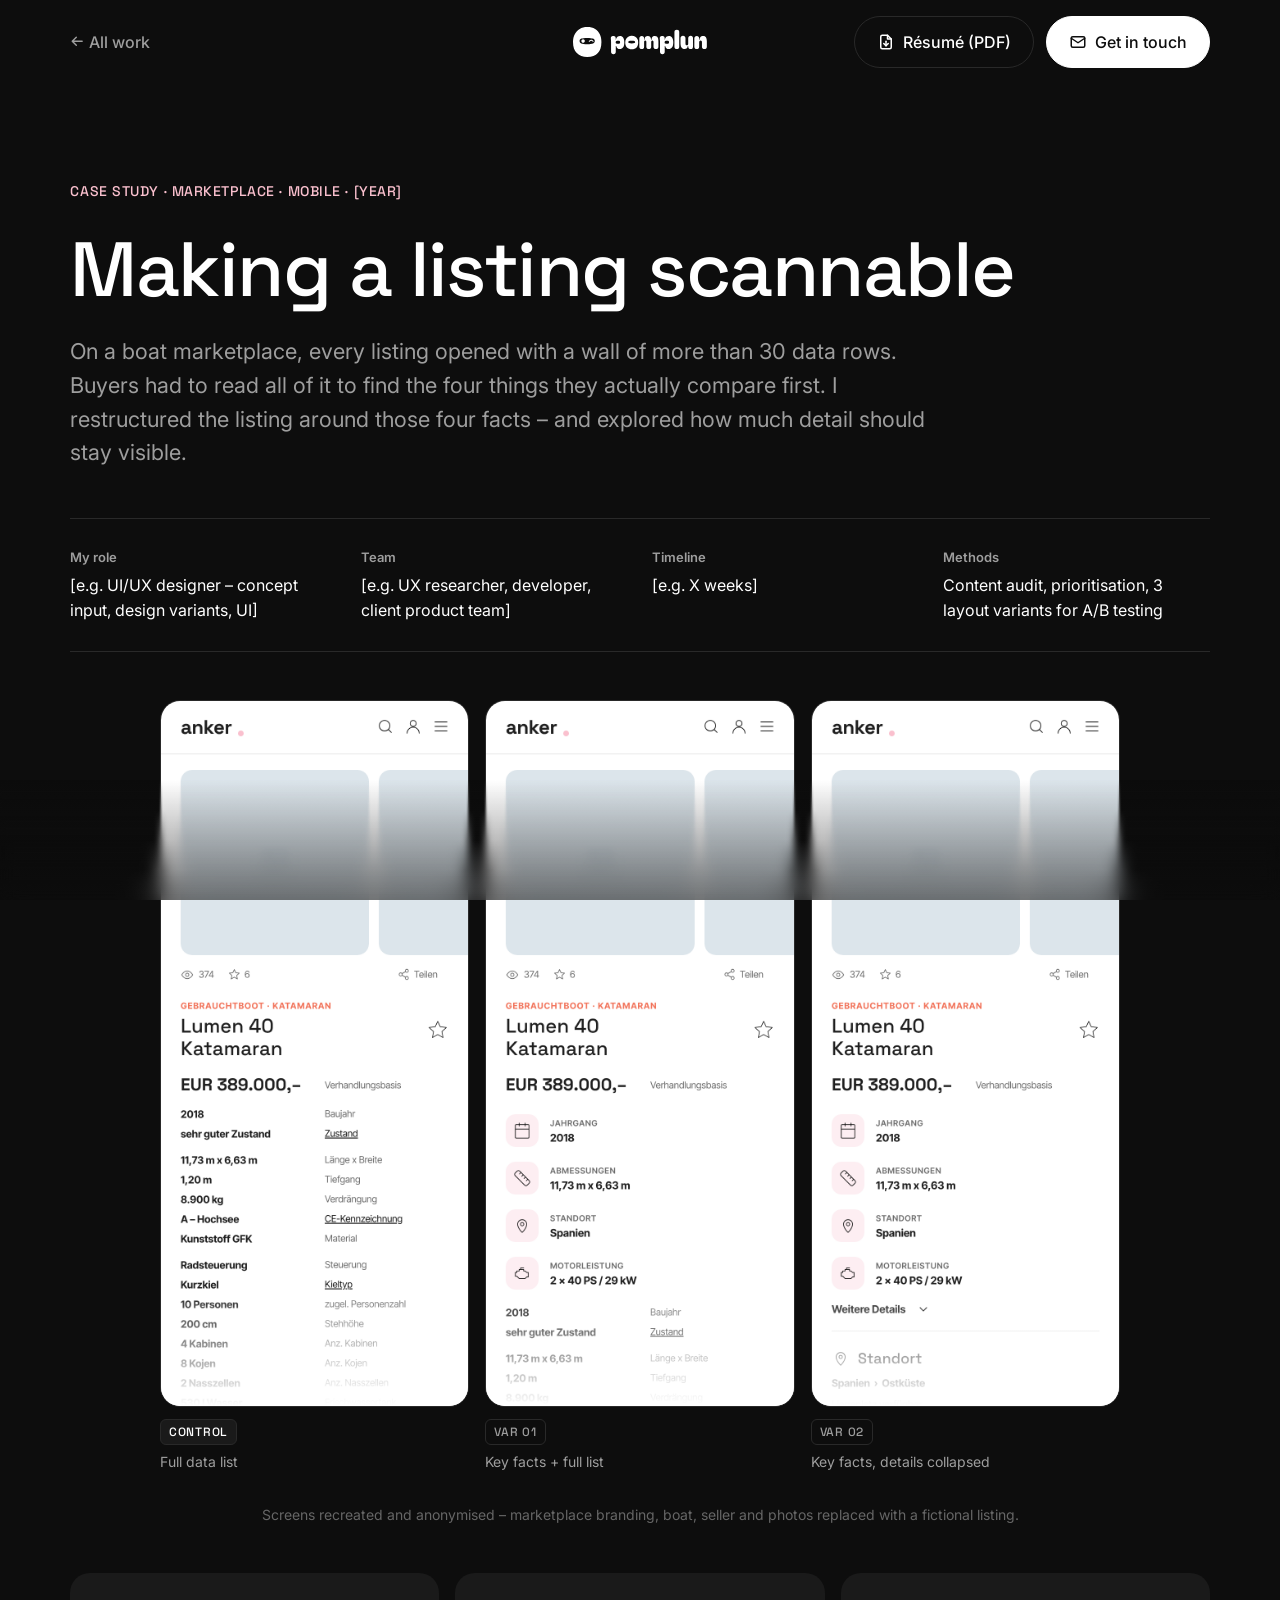
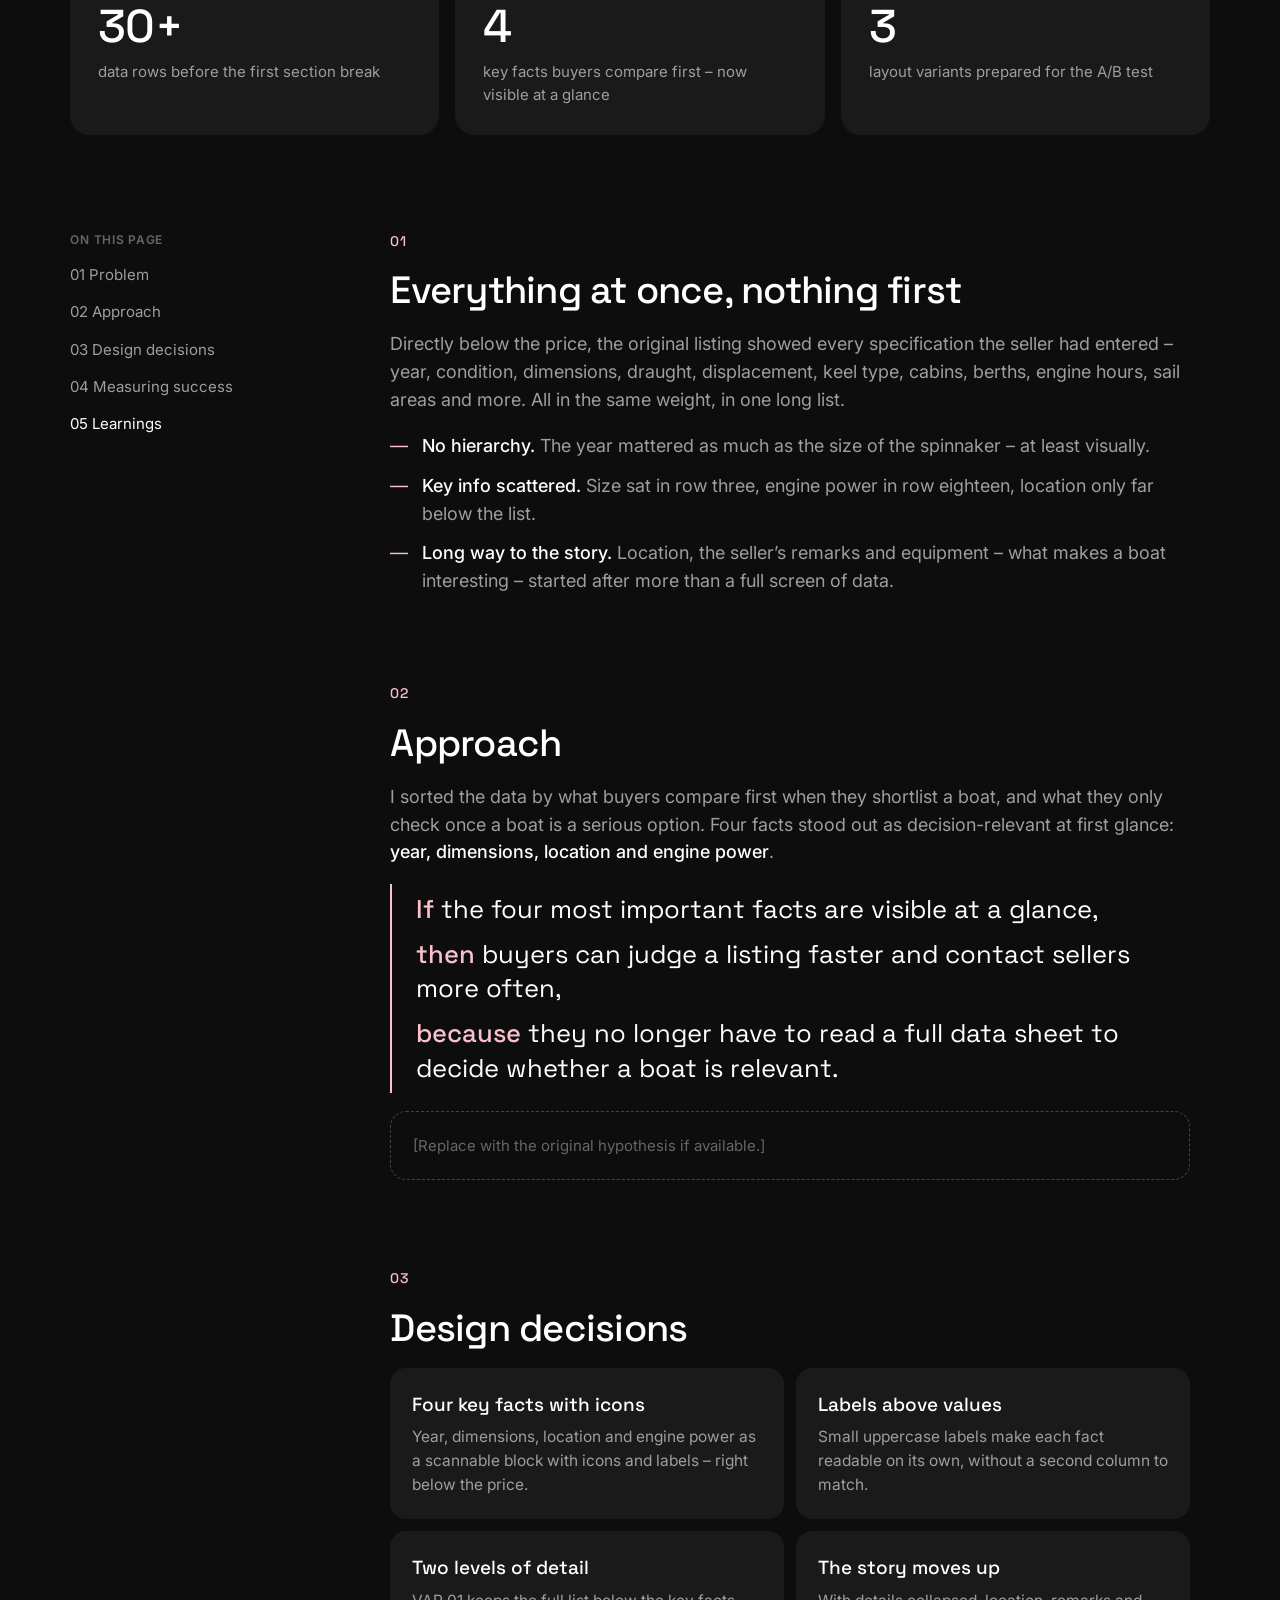
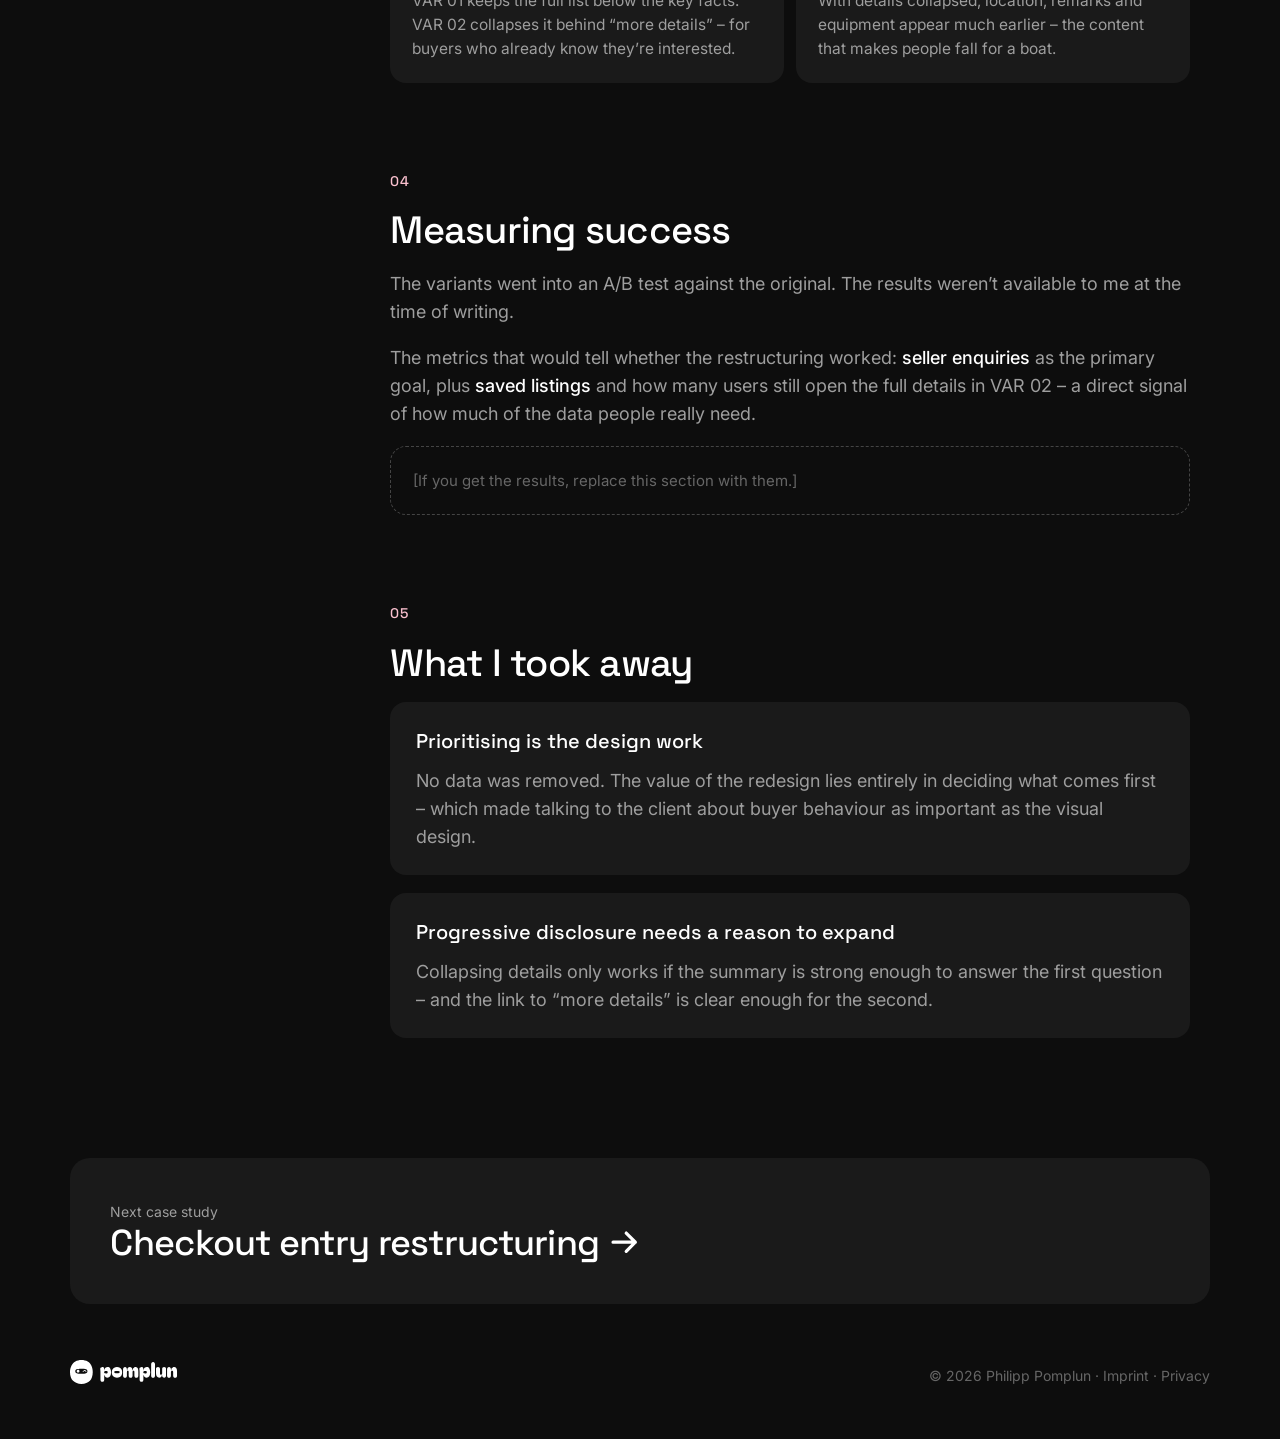
==== commit a68c5fdc: "Process copy: reflect collaborative role in research and evaluation Co-Authored-By: Claude Opus 5.5 " ====
--- a/boat-listing.html
+++ b/boat-listing.html
@@ -52,7 +52,7 @@
     </header>
 
     <dl class="facts reveal">
-      <div><dt>My role</dt><dd>[e.g. Lead designer – analysis, information architecture, UI]</dd></div>
+      <div><dt>My role</dt><dd>[e.g. UI/UX designer – concept input, design variants, UI]</dd></div>
       <div><dt>Team</dt><dd>[e.g. UX researcher, developer, client product team]</dd></div>
       <div><dt>Timeline</dt><dd>[e.g. X weeks]</dd></div>
       <div><dt>Methods</dt><dd>Content audit, prioritisation, 3 layout variants for A/B testing</dd></div>
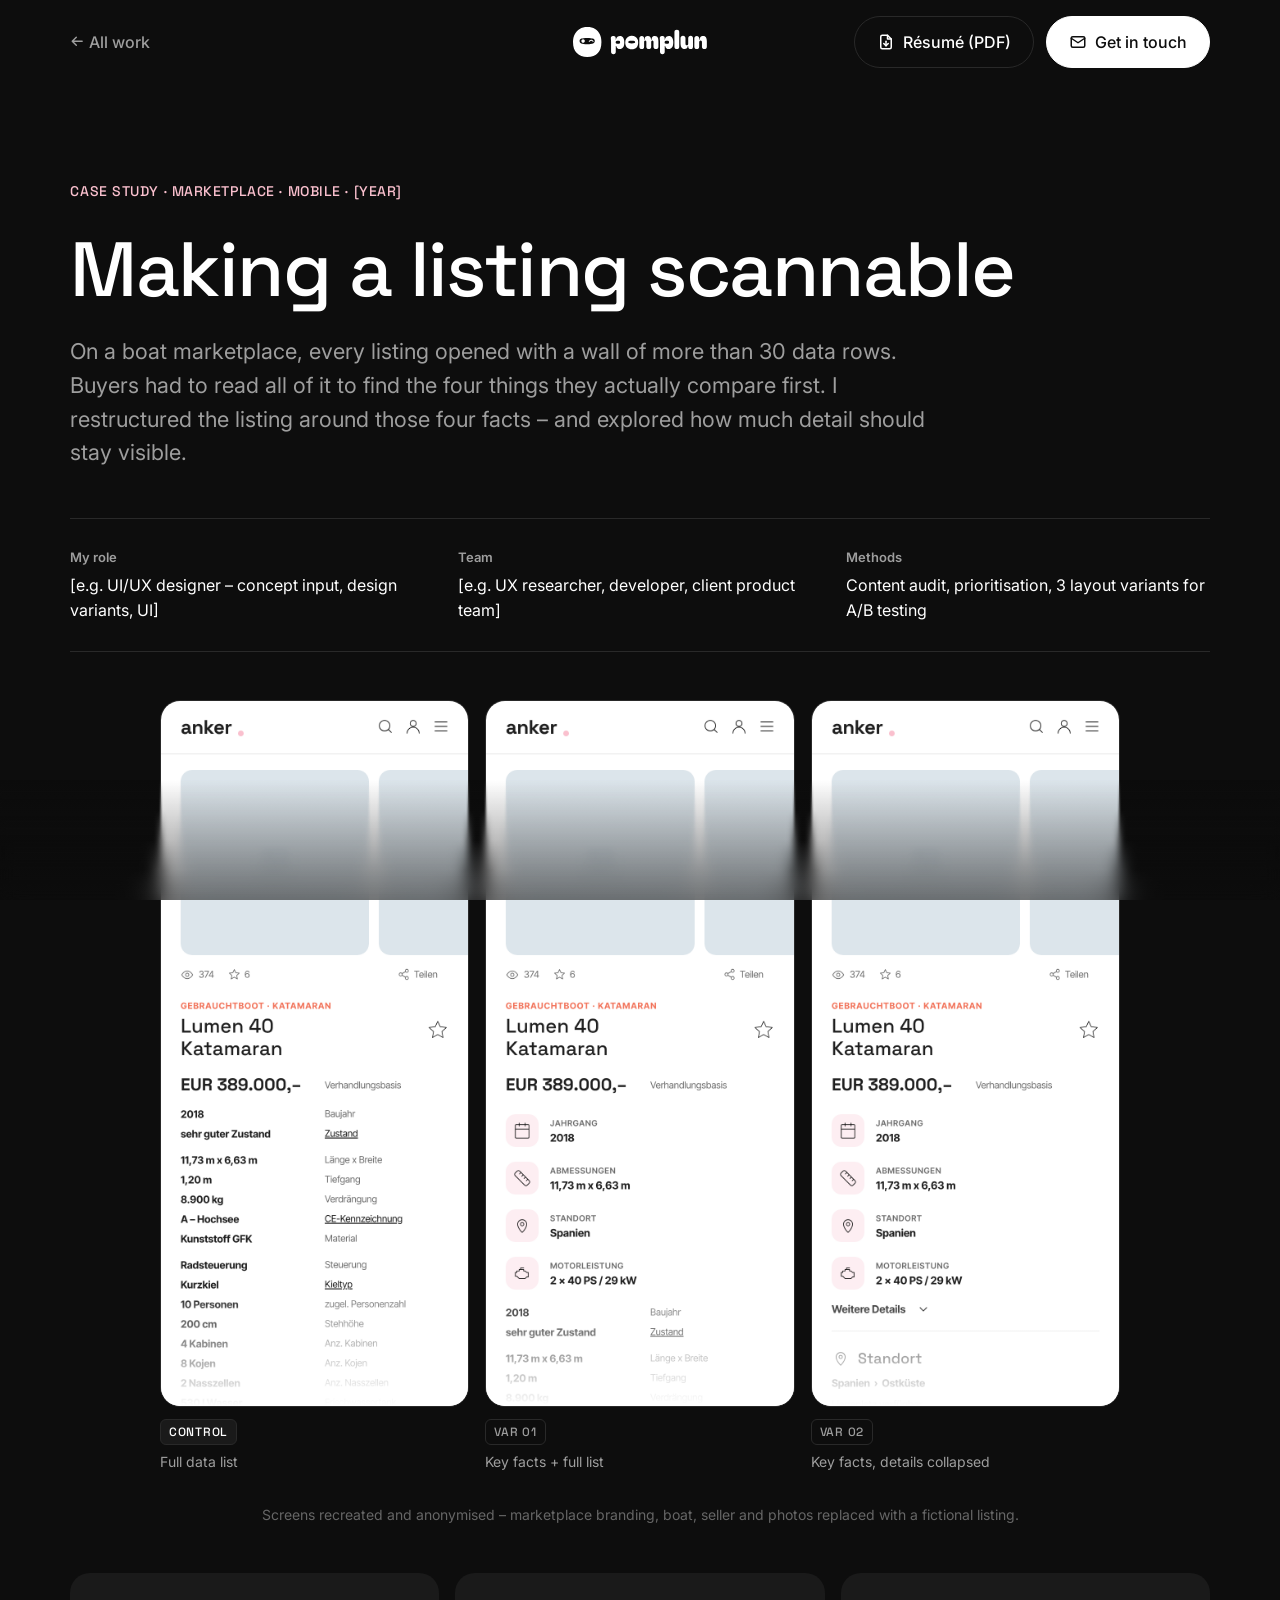
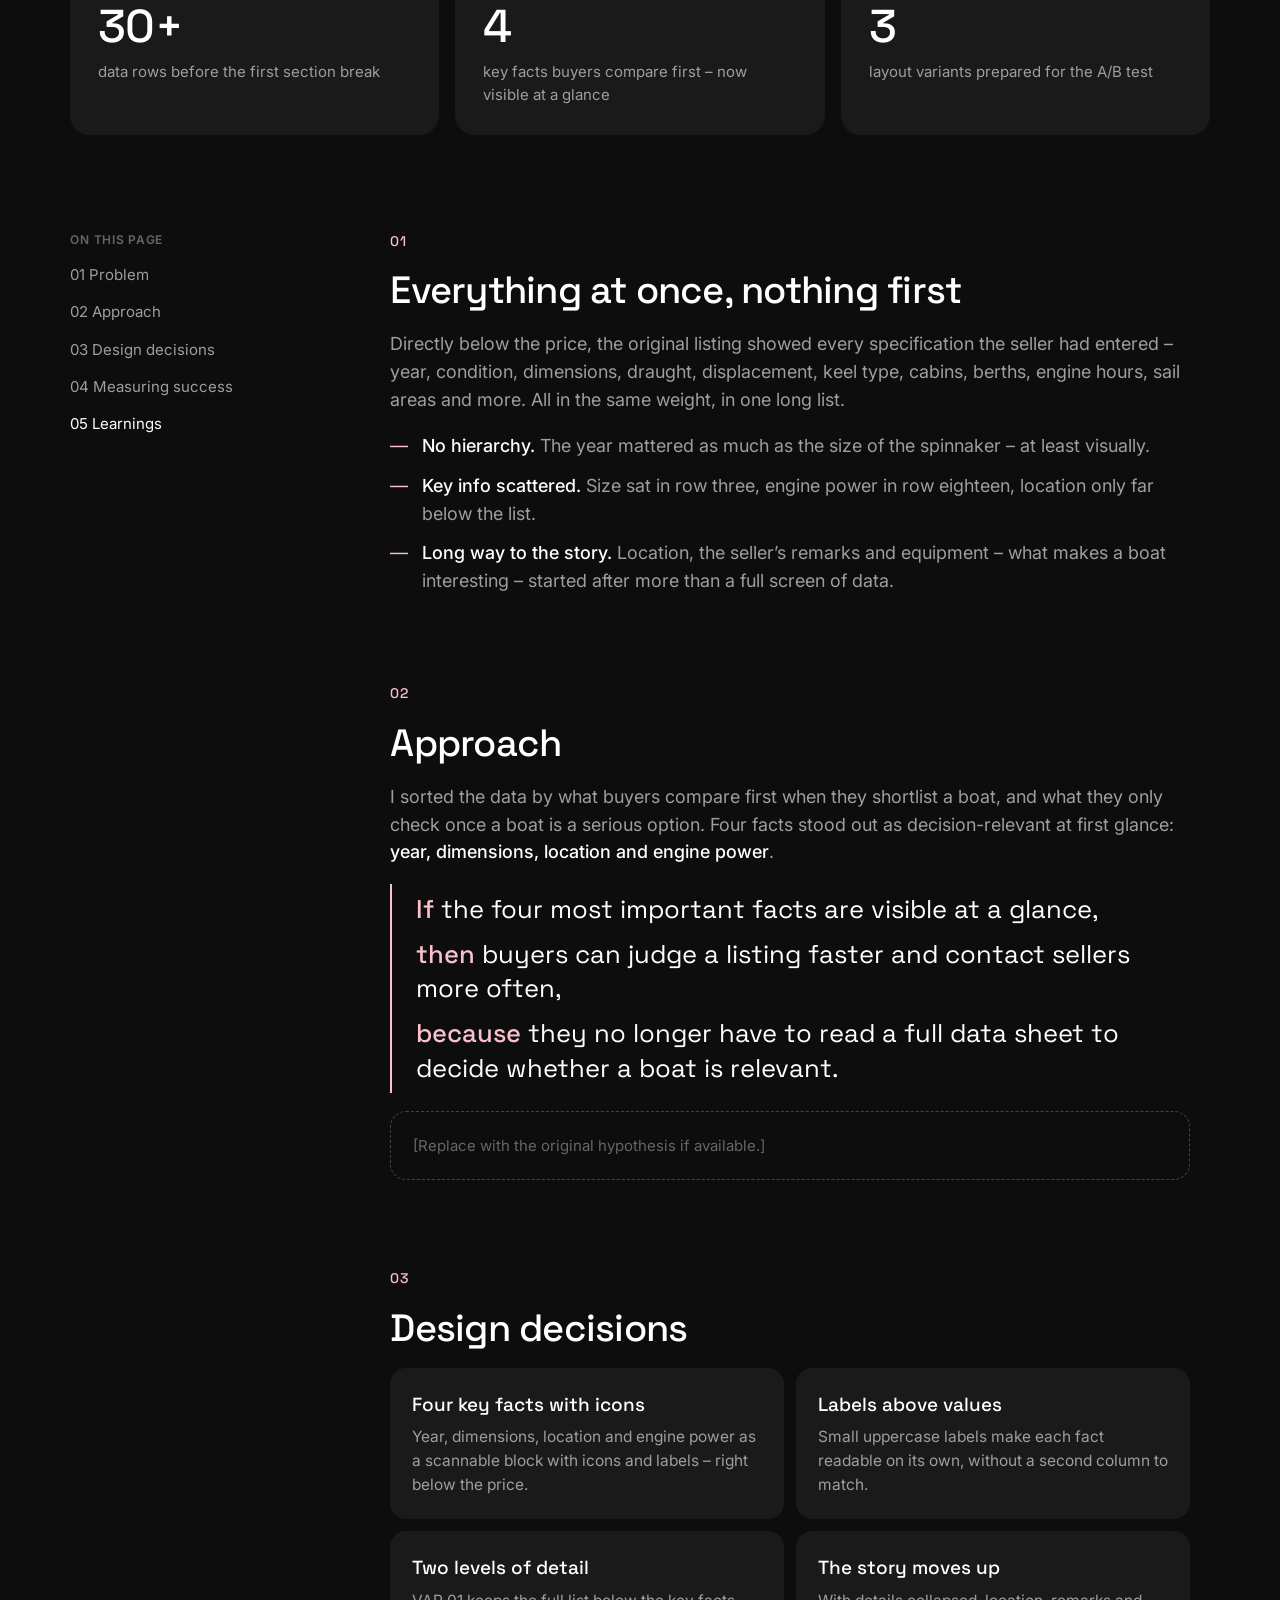
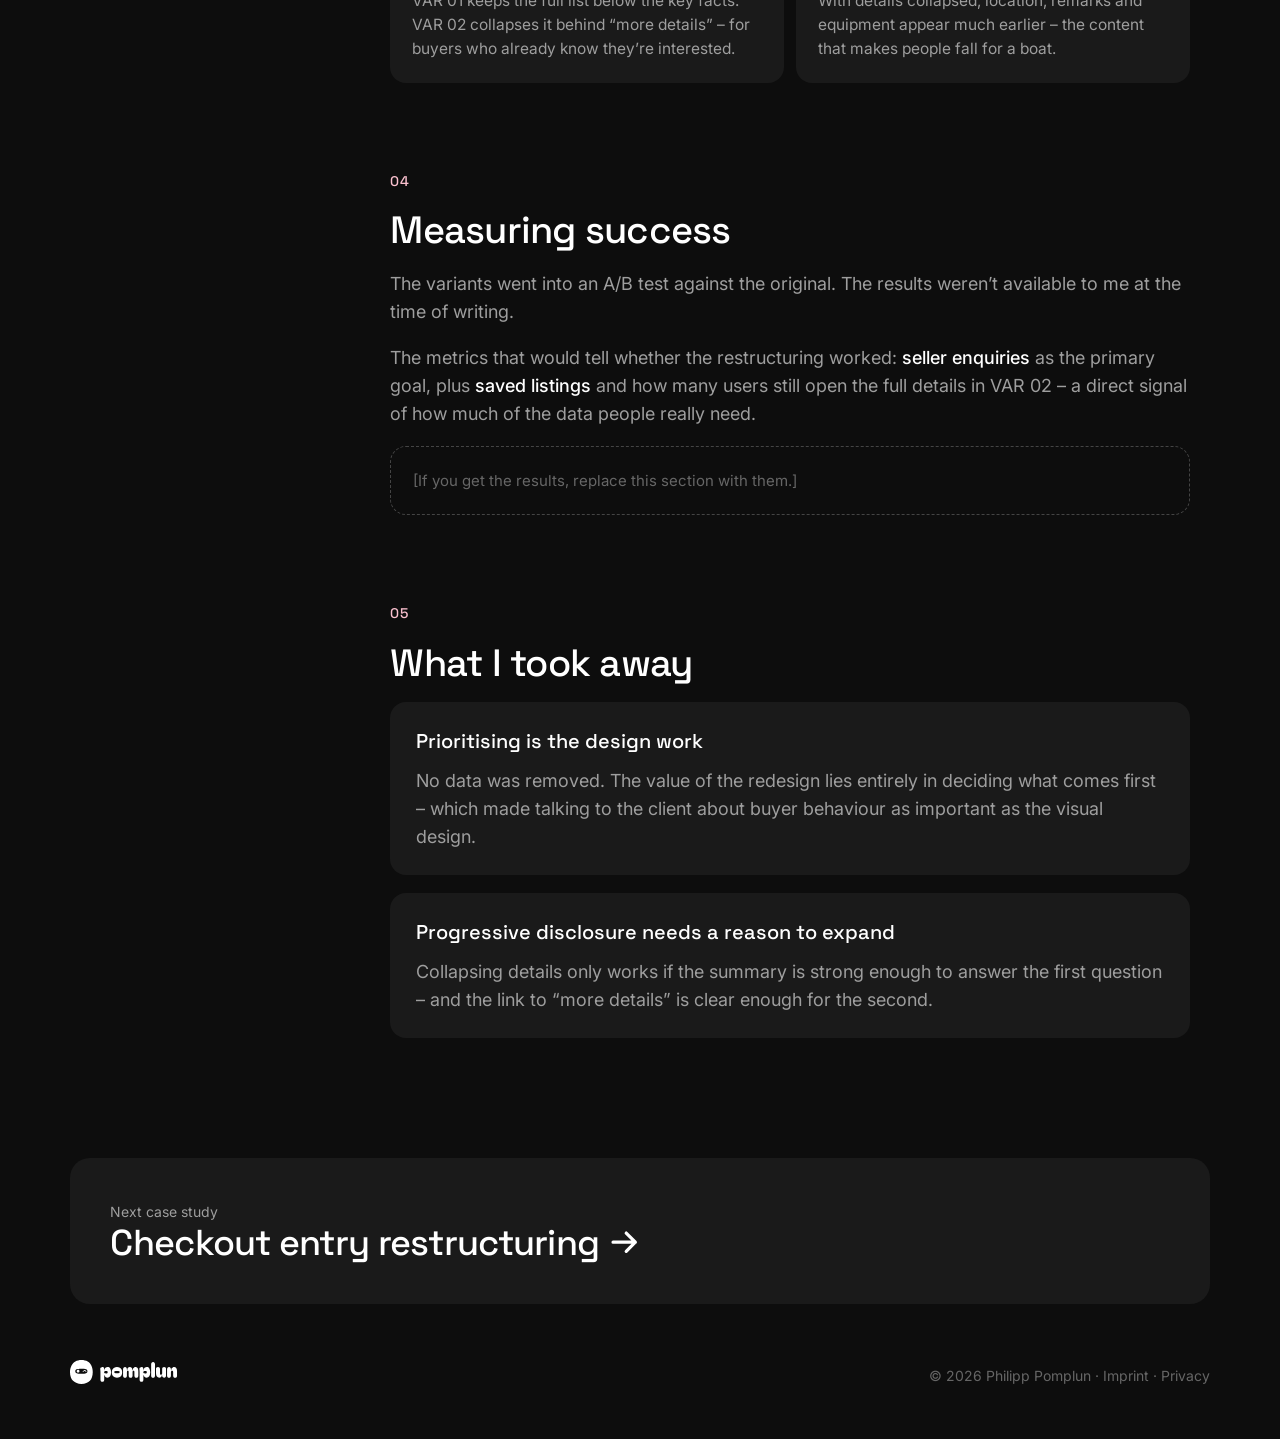
==== commit 61ab1d0a: "Remove timeline from case study facts Co-Authored-By: Claude Opus 5.5 <noreply@anthropic.com> Claude" ====
--- a/boat-listing.html
+++ b/boat-listing.html
@@ -54,7 +54,6 @@
     <dl class="facts reveal">
       <div><dt>My role</dt><dd>[e.g. UI/UX designer – concept input, design variants, UI]</dd></div>
       <div><dt>Team</dt><dd>[e.g. UX researcher, developer, client product team]</dd></div>
-      <div><dt>Timeline</dt><dd>[e.g. X weeks]</dd></div>
       <div><dt>Methods</dt><dd>Content audit, prioritisation, 3 layout variants for A/B testing</dd></div>
     </dl>
 
--- a/style.css
+++ b/style.css
@@ -112,7 +112,11 @@
   .strength:hover{border-color:#444}
   .strength h3{font-size:28px}
   .strength p{color:var(--muted)}
-  .strength .proof{color:var(--green);font-size:15px;font-weight:500}
+  .strength .proof{color:var(--green);font-size:15px;font-weight:500;display:inline-flex;align-items:center;gap:8px;align-self:flex-start}
+  .strength .proof .arr{transition:transform .3s var(--ease)}
+  .strength .proof span{background:linear-gradient(currentColor,currentColor) 0 100%/0 1px no-repeat;transition:background-size .3s var(--ease)}
+  .strength .proof:hover .arr{transform:translateX(3px)}
+  .strength .proof:hover span{background-size:100% 1px}
 
   /* Experience */
   .job{display:grid;grid-template-columns:400px 1fr;gap:64px;border-top:1px solid var(--line);padding:40px 0}
@@ -200,7 +204,7 @@
   .cs-head{padding:96px 0 48px;display:flex;flex-direction:column;gap:24px}
   .cs-head h1{font-size:clamp(44px,6vw,80px)}
   .cs-head p{font-size:clamp(18px,1.7vw,22px);color:var(--muted);max-width:880px}
-  .facts{display:grid;grid-template-columns:repeat(4,1fr);gap:24px;border-top:1px solid var(--line);border-bottom:1px solid var(--line);padding:28px 0}
+  .facts{display:grid;grid-template-columns:repeat(3,1fr);gap:24px;border-top:1px solid var(--line);border-bottom:1px solid var(--line);padding:28px 0}
   .facts dt{font-size:13px;font-weight:600;color:var(--muted);margin-bottom:6px}
   .facts dd{font-size:16px}
   .compare{display:grid;grid-template-columns:1fr 1fr;gap:24px;margin-top:48px;align-items:start}
@@ -267,7 +271,7 @@
     .compare.mobile .shot{flex:0 0 min(62%,300px);scroll-snap-align:start}
     .cs-body{grid-template-columns:1fr;gap:40px}
     .toc{display:none}
-    .facts{grid-template-columns:1fr 1fr}
+    .facts{grid-template-columns:1fr}
     .tldr{grid-template-columns:1fr}
     .changes{grid-template-columns:1fr}
   }
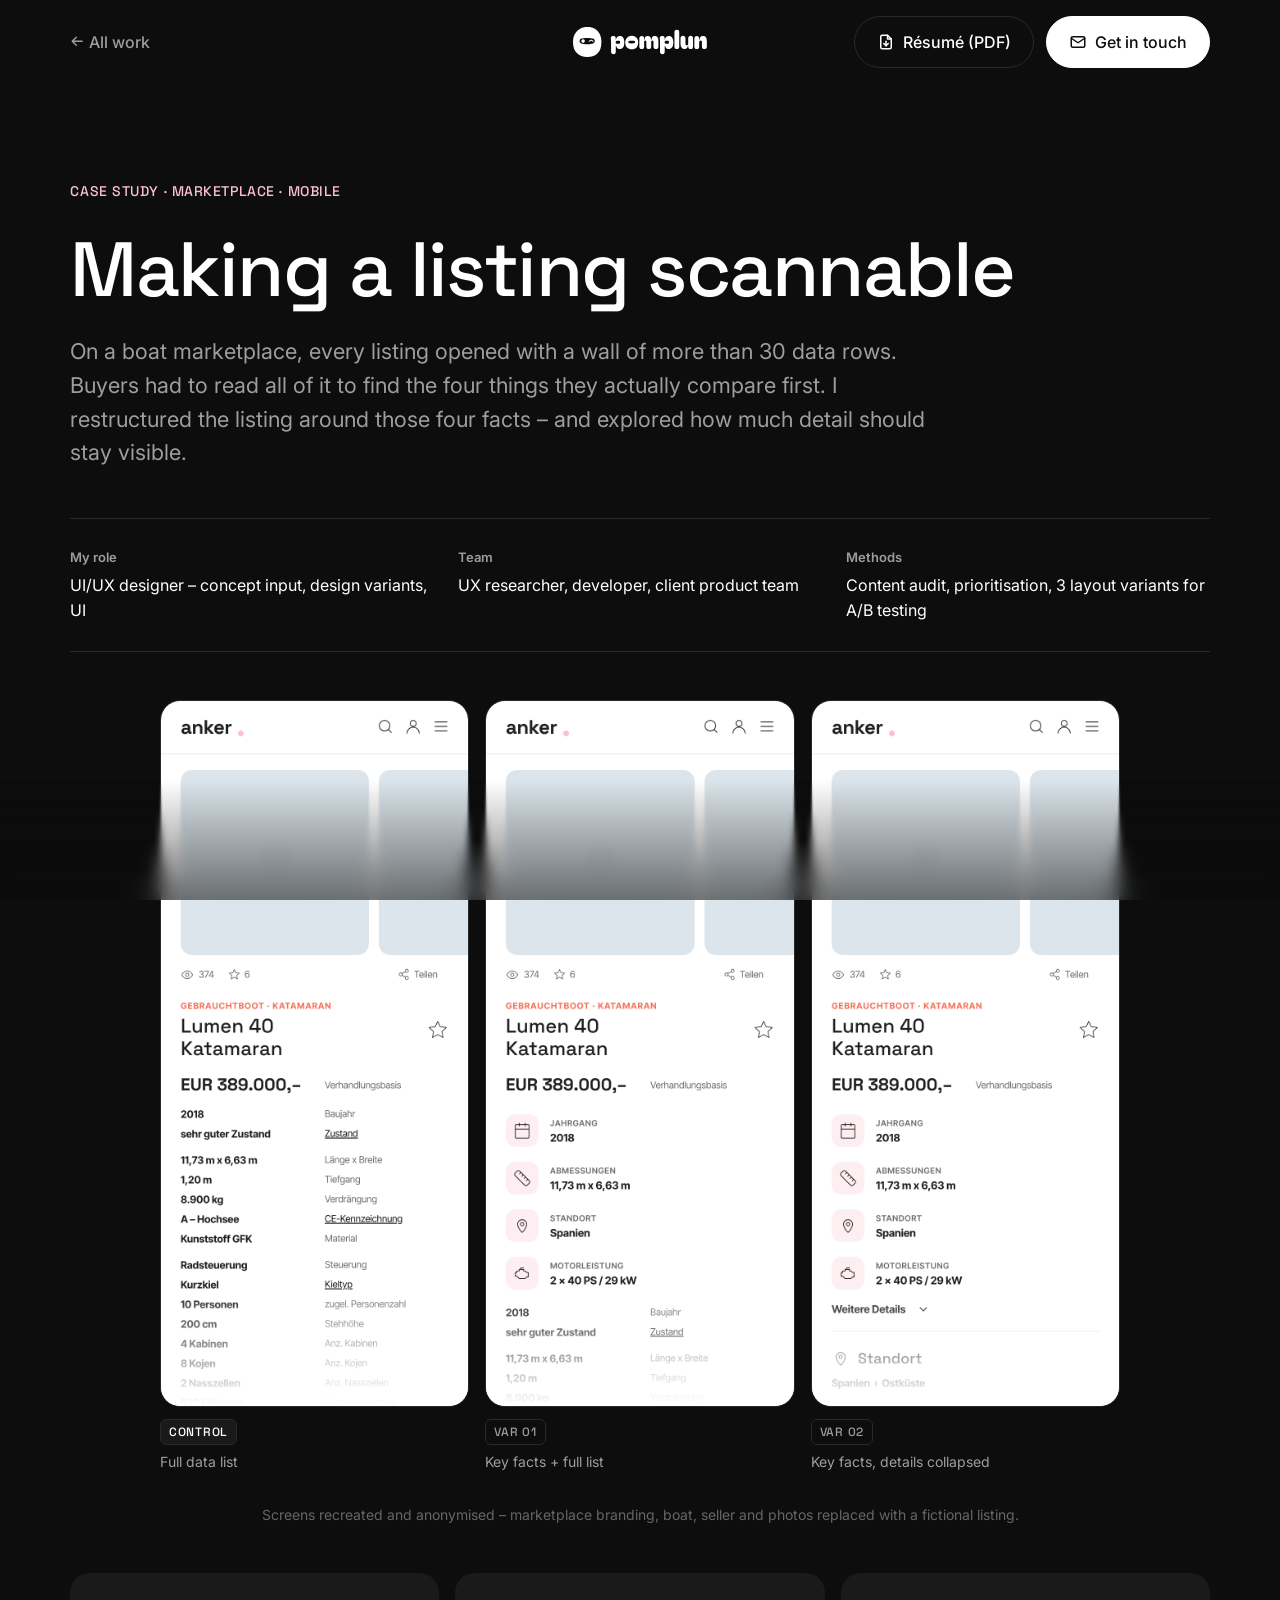
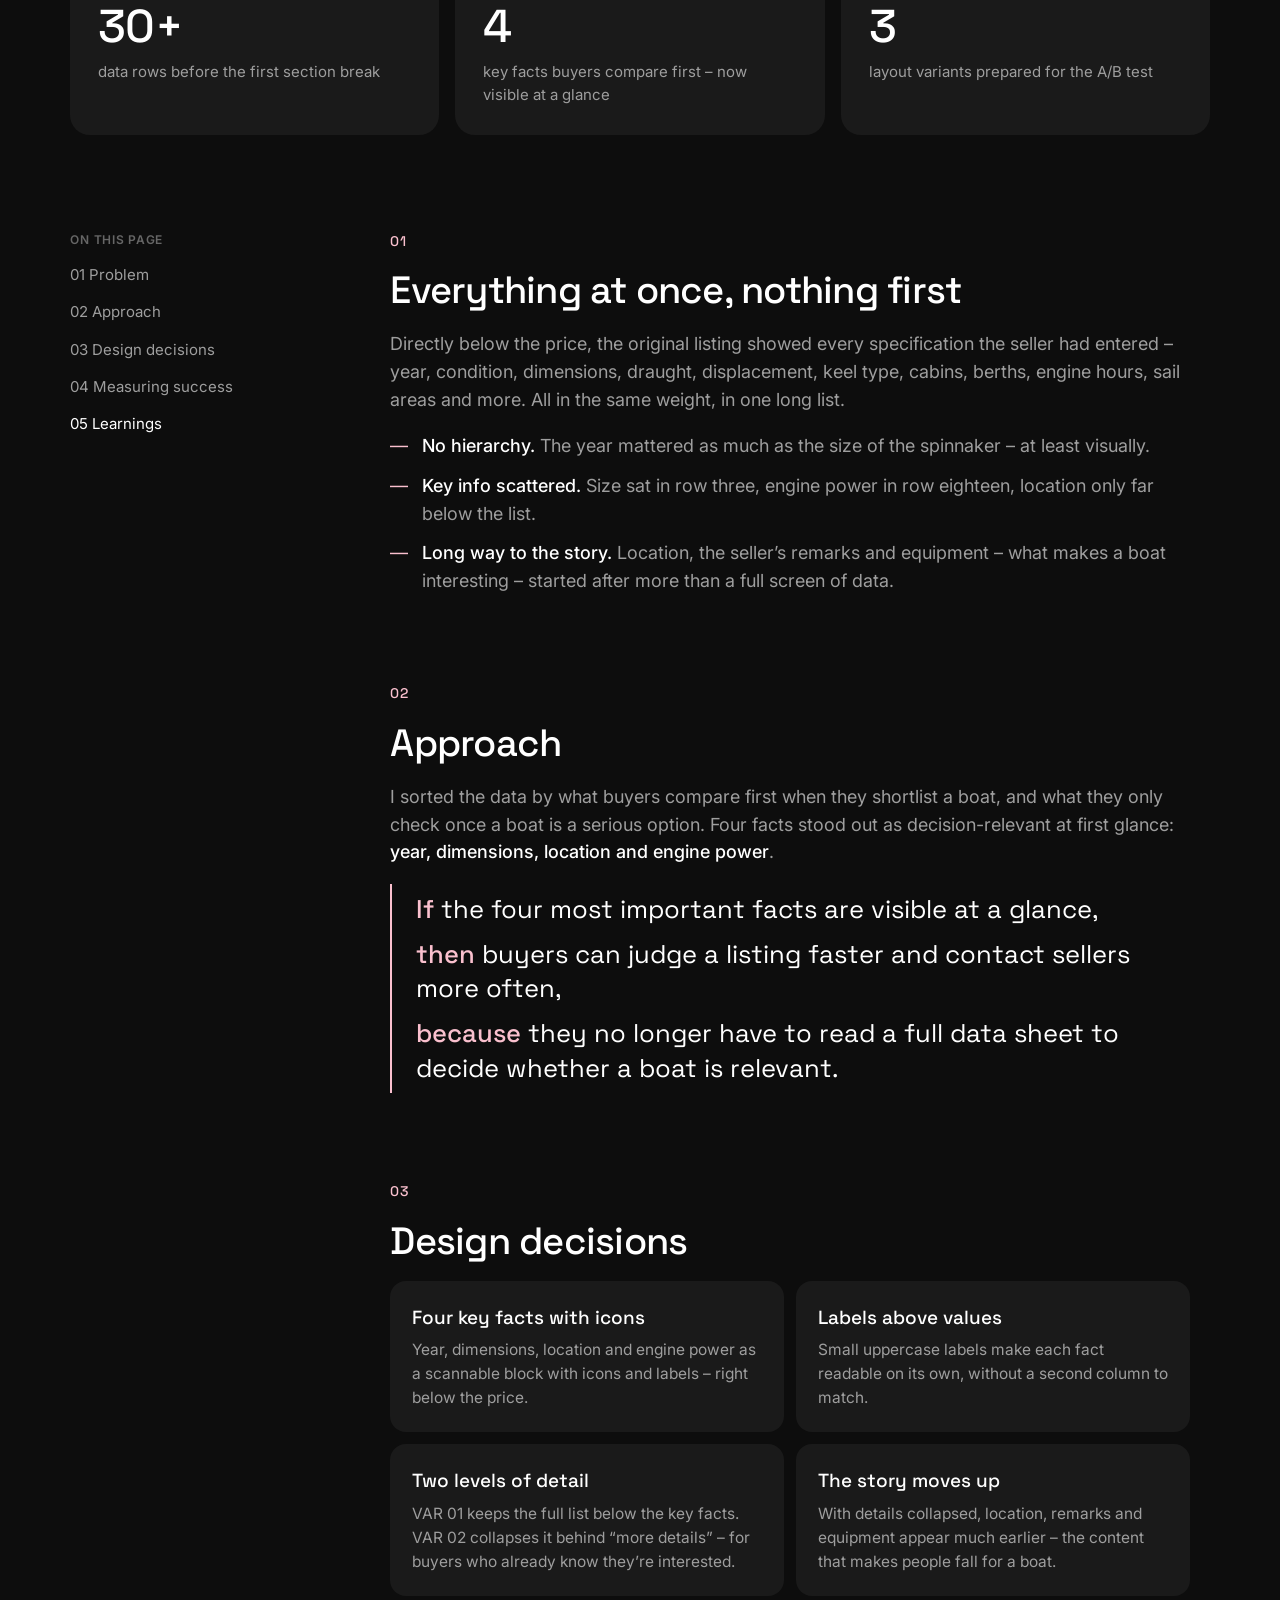
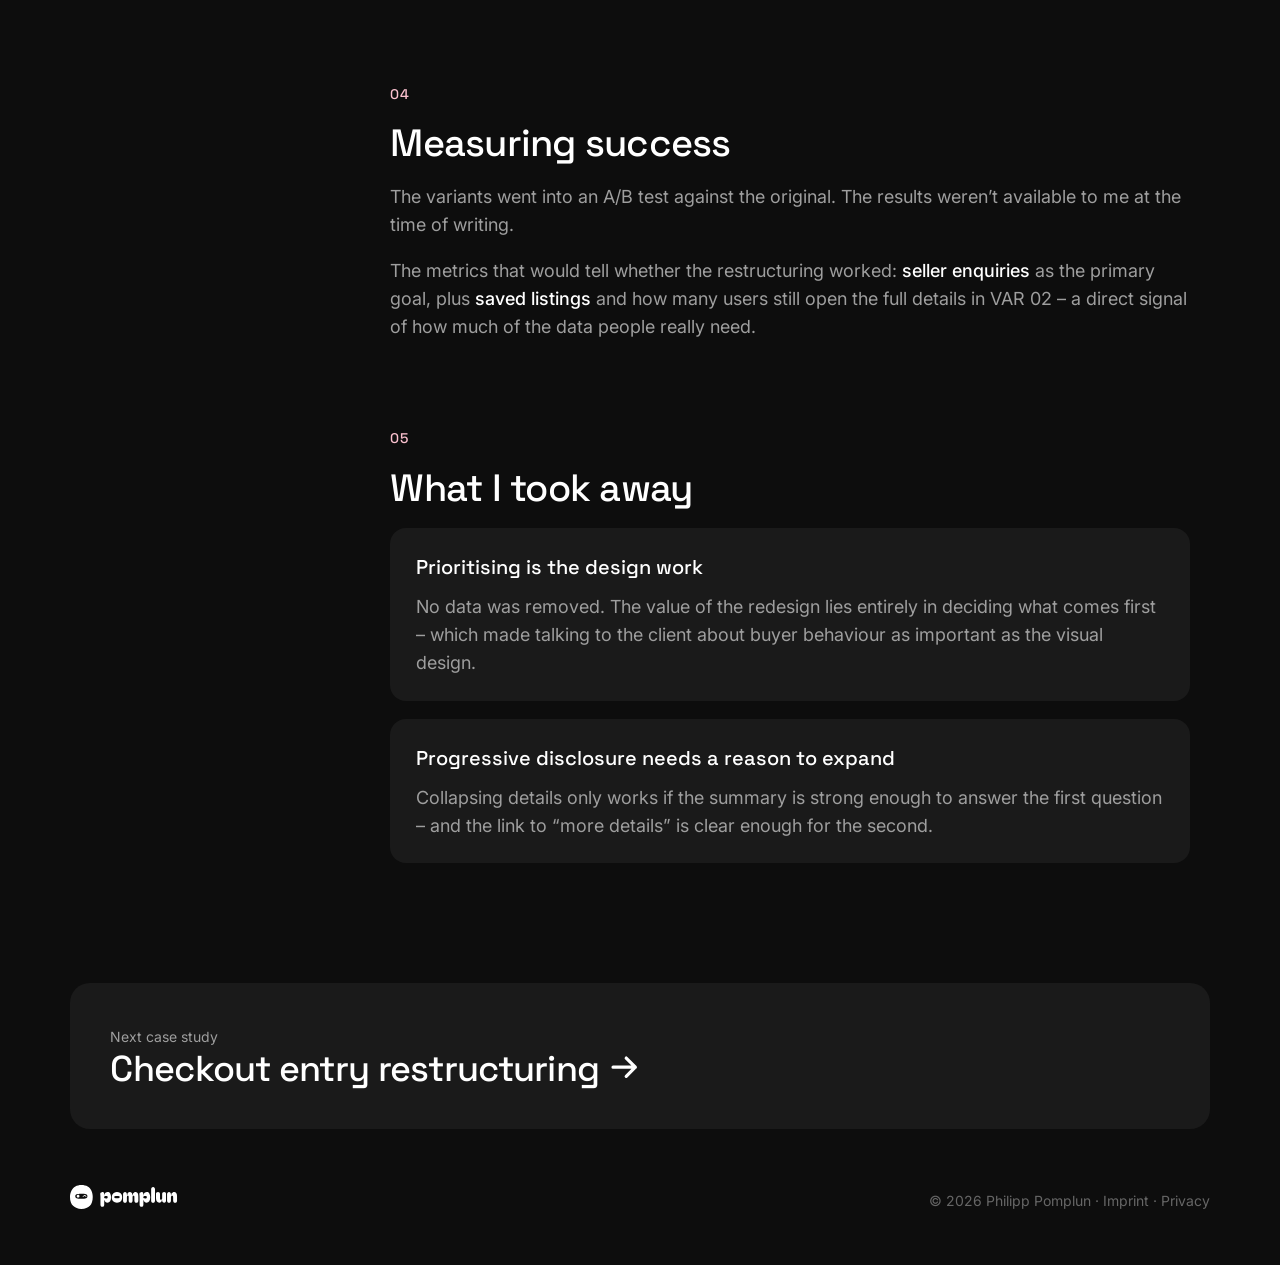
==== commit 0767ad1a: "Remove placeholders from case studies Co-Authored-By: Claude Opus 5.5 <noreply@anthropic.com> Claude" ====
--- a/boat-listing.html
+++ b/boat-listing.html
@@ -46,14 +46,14 @@
   <div class="wrap">
 
     <header class="cs-head">
-      <span class="eyebrow reveal">Case study · Marketplace · Mobile · [Year]</span>
+      <span class="eyebrow reveal">Case study · Marketplace · Mobile</span>
       <h1 class="display reveal" style="--d:.1s">Making a listing scannable</h1>
       <p class="reveal" style="--d:.2s">On a boat marketplace, every listing opened with a wall of more than 30 data rows. Buyers had to read all of it to find the four things they actually compare first. I restructured the listing around those four facts – and explored how much detail should stay visible.</p>
     </header>
 
     <dl class="facts reveal">
-      <div><dt>My role</dt><dd>[e.g. UI/UX designer – concept input, design variants, UI]</dd></div>
-      <div><dt>Team</dt><dd>[e.g. UX researcher, developer, client product team]</dd></div>
+      <div><dt>My role</dt><dd>UI/UX designer – concept input, design variants, UI</dd></div>
+      <div><dt>Team</dt><dd>UX researcher, developer, client product team</dd></div>
       <div><dt>Methods</dt><dd>Content audit, prioritisation, 3 layout variants for A/B testing</dd></div>
     </dl>
 
@@ -102,7 +102,6 @@
             <p><b>then</b> buyers can judge a listing faster and contact sellers more often,</p>
             <p><b>because</b> they no longer have to read a full data sheet to decide whether a boat is relevant.</p>
           </div>
-          <p class="placeholder">[Replace with the original hypothesis if available.]</p>
         </section>
 
         <section id="design" class="reveal">
@@ -121,7 +120,6 @@
           <h2 class="display">Measuring success</h2>
           <p>The variants went into an A/B test against the original. The results weren’t available to me at the time of writing.</p>
           <p>The metrics that would tell whether the restructuring worked: <strong>seller enquiries</strong> as the primary goal, plus <strong>saved listings</strong> and how many users still open the full details in VAR 02 – a direct signal of how much of the data people really need.</p>
-          <p class="placeholder">[If you get the results, replace this section with them.]</p>
         </section>
 
         <section id="learnings" class="reveal">
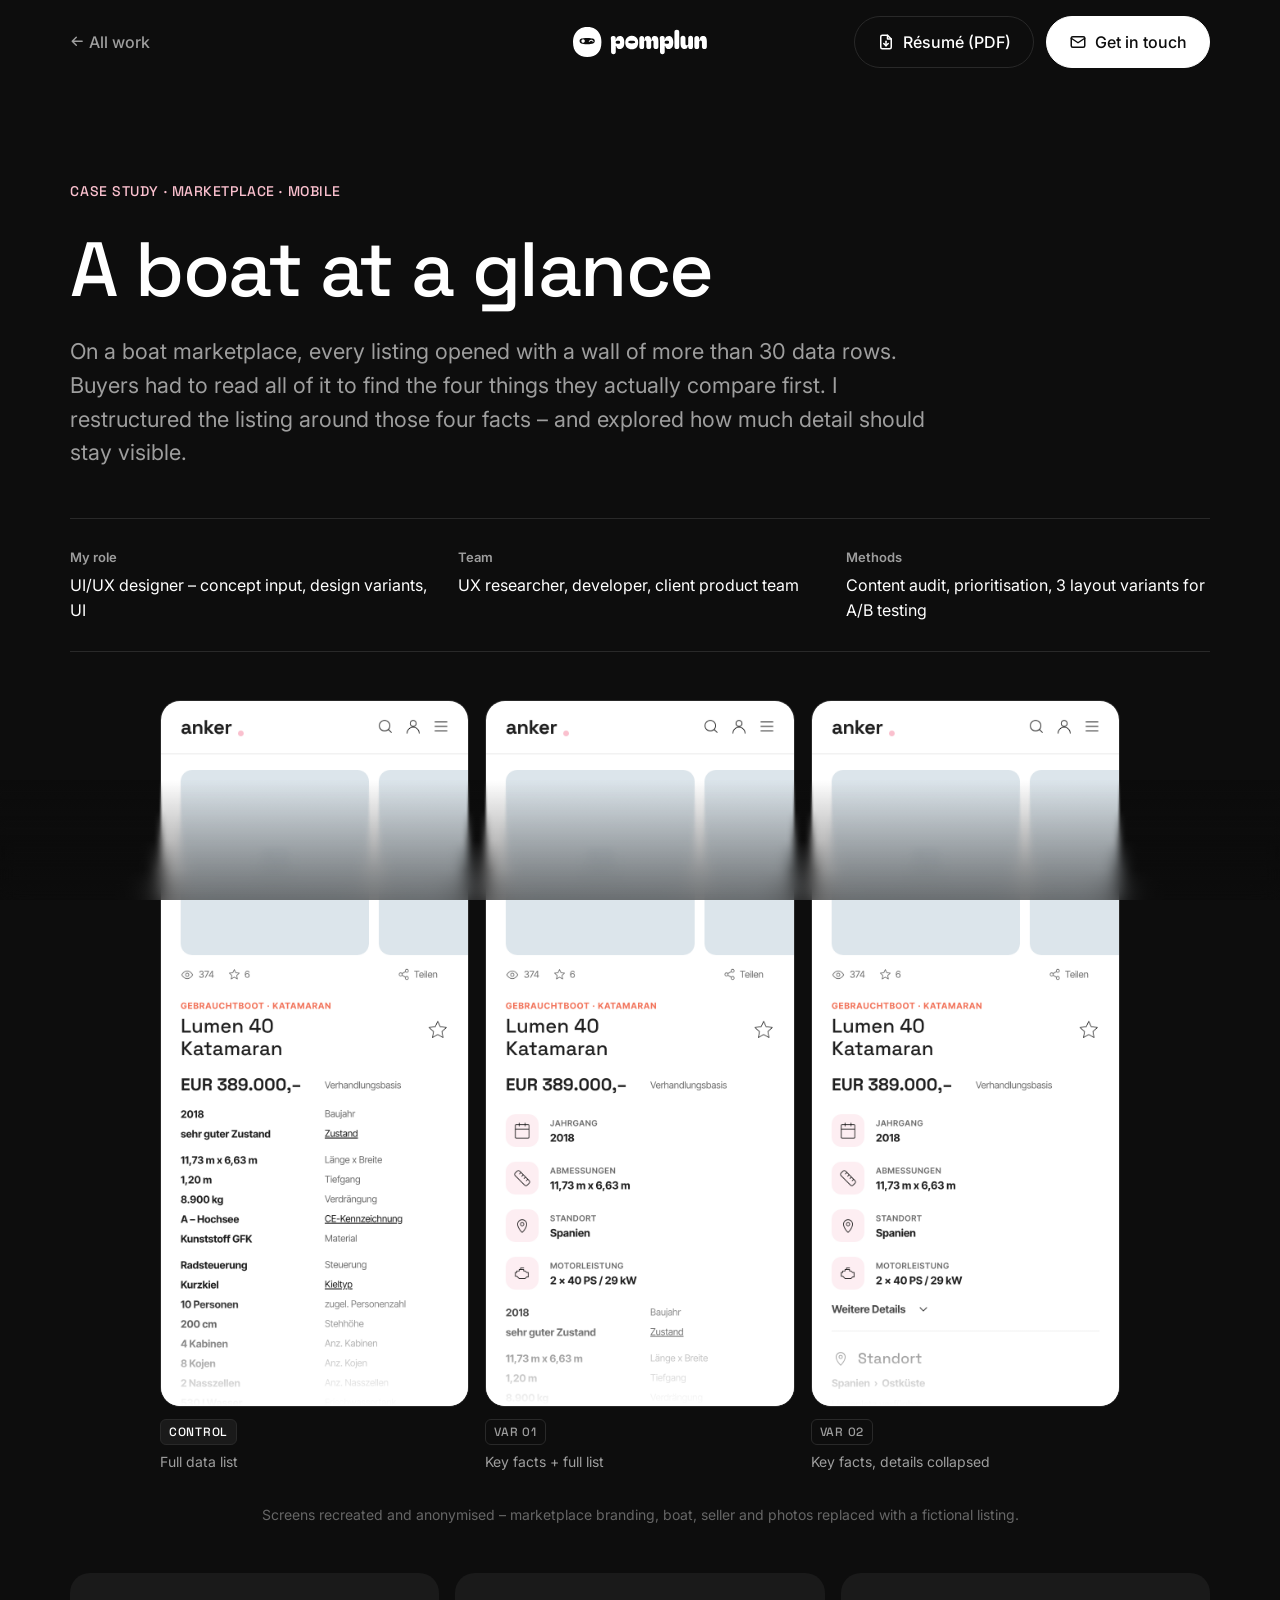
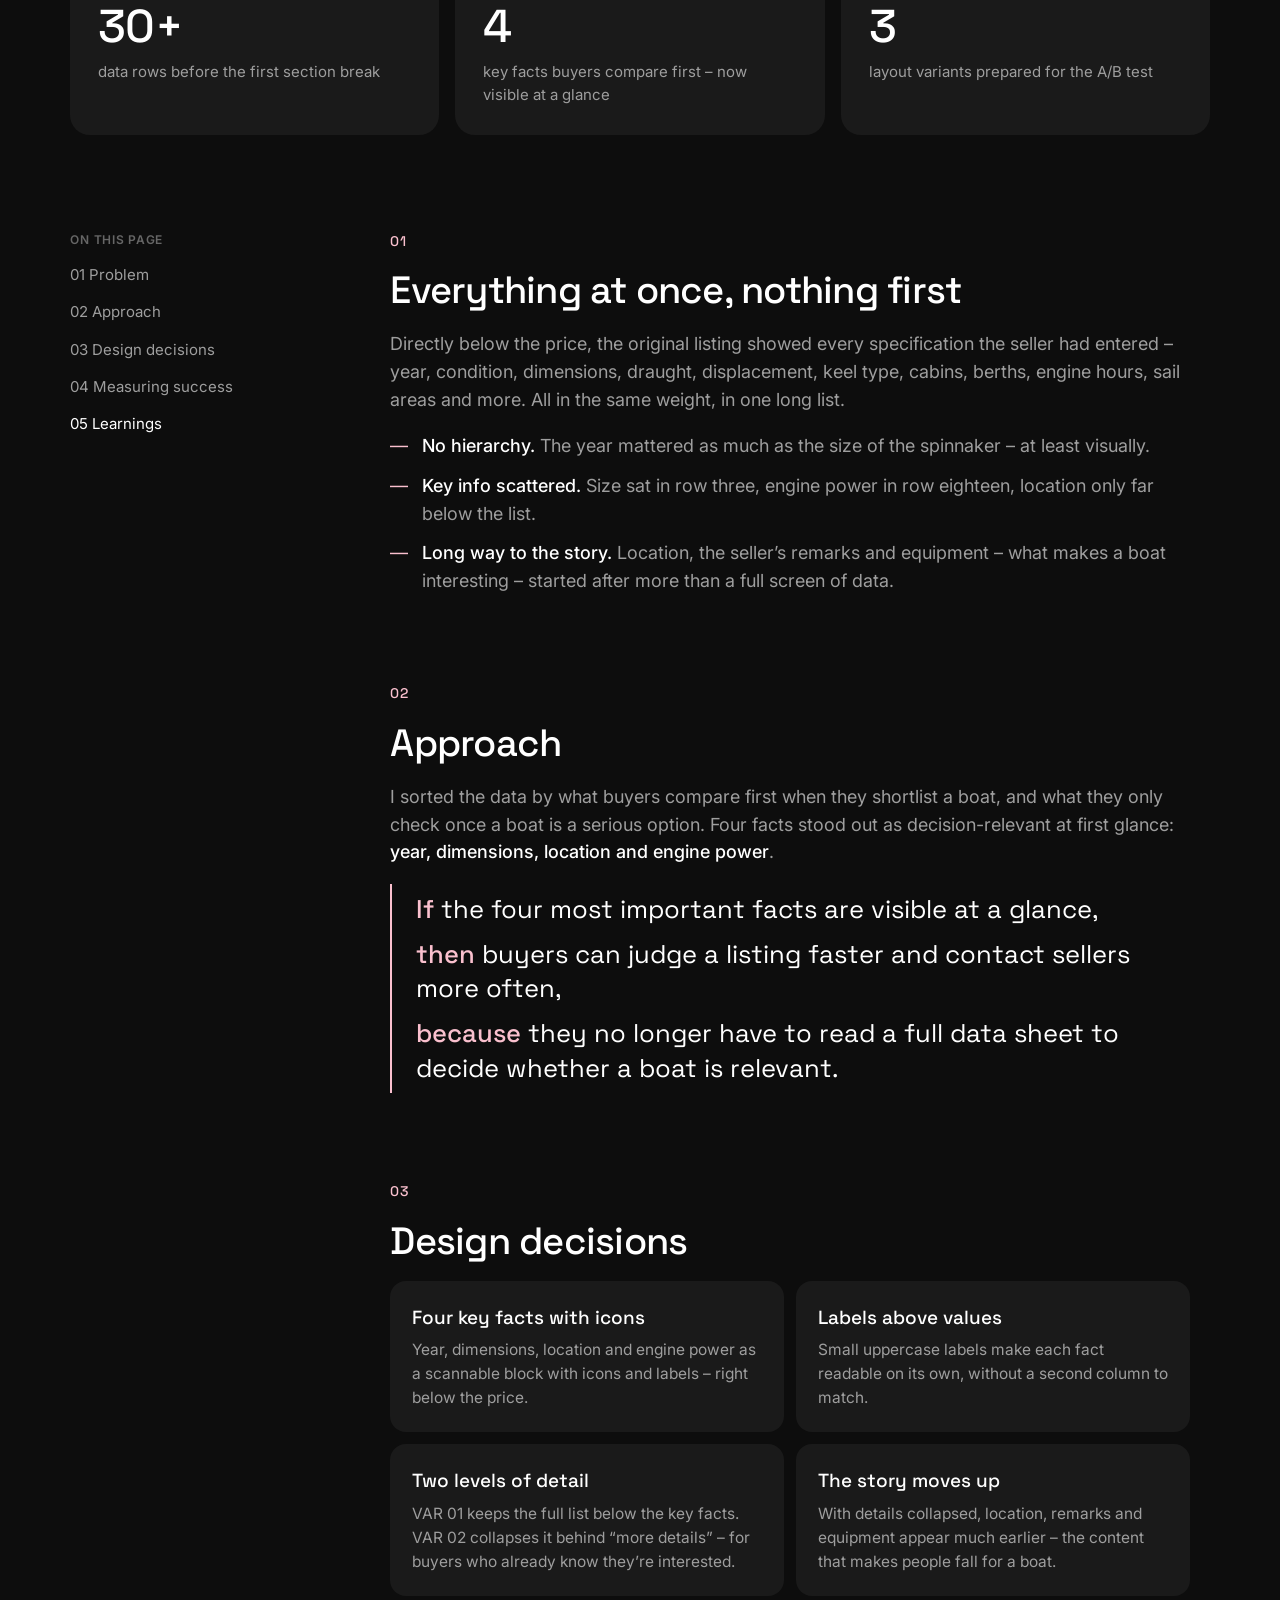
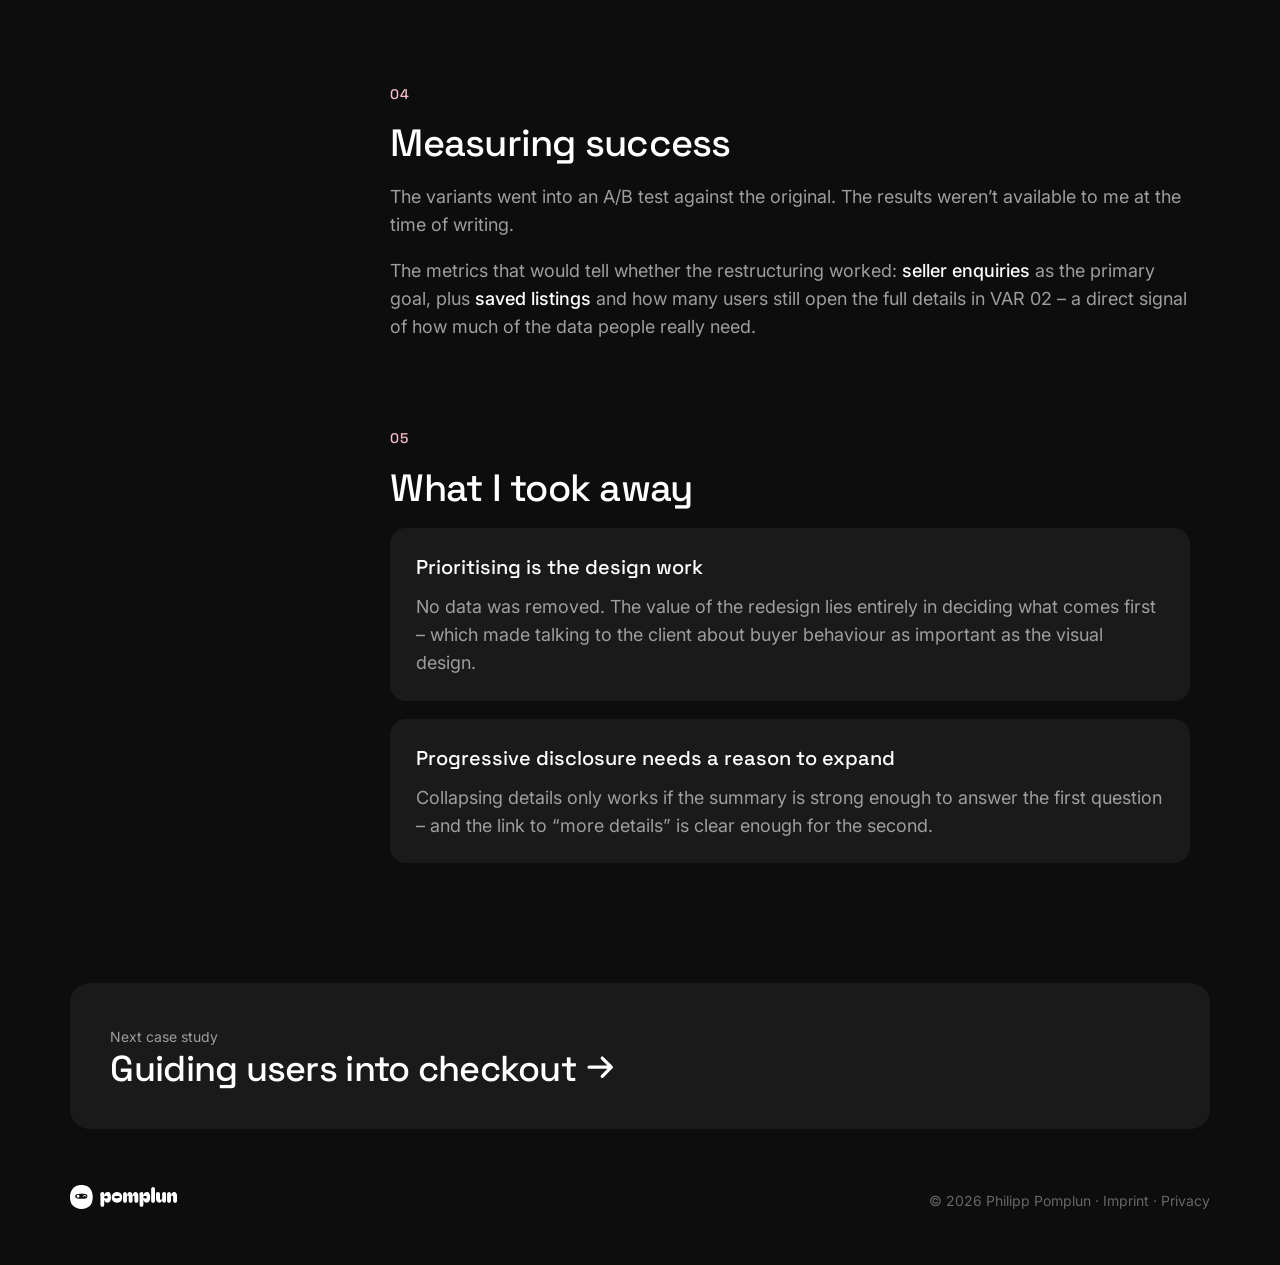
==== commit 4cdab41c: "Livelier case study titles Co-Authored-By: Claude Opus 5.5 <noreply@anthropic.com> Claude-Session: h" ====
--- a/boat-listing.html
+++ b/boat-listing.html
@@ -3,7 +3,7 @@
 <head>
 <meta charset="UTF-8">
 <meta name="viewport" content="width=device-width, initial-scale=1">
-<title>Making a listing scannable – Philipp Pomplun</title>
+<title>A boat at a glance – Philipp Pomplun</title>
 <meta name="description" content="Case study: restructuring a boat marketplace listing around four key facts with progressive disclosure.">
 <meta name="theme-color" content="#0d0d0d">
 <link rel="icon" href="favicon.svg" type="image/svg+xml">
@@ -47,7 +47,7 @@
 
     <header class="cs-head">
       <span class="eyebrow reveal">Case study · Marketplace · Mobile</span>
-      <h1 class="display reveal" style="--d:.1s">Making a listing scannable</h1>
+      <h1 class="display reveal" style="--d:.1s">A boat at a glance</h1>
       <p class="reveal" style="--d:.2s">On a boat marketplace, every listing opened with a wall of more than 30 data rows. Buyers had to read all of it to find the four things they actually compare first. I restructured the listing around those four facts – and explored how much detail should stay visible.</p>
     </header>
 
@@ -139,7 +139,7 @@
     </div>
 
     <a class="next reveal" href="checkout.html">
-      <div><small>Next case study</small><div class="display">Checkout entry restructuring <svg class="arr" viewBox="0 0 16 16" aria-hidden="true"><path d="M2.5 8h11M9 3.5 13.5 8 9 12.5" fill="none" stroke="currentColor" stroke-width="1.6" stroke-linecap="round" stroke-linejoin="round"/></svg></div></div>
+      <div><small>Next case study</small><div class="display">Guiding users into checkout <svg class="arr" viewBox="0 0 16 16" aria-hidden="true"><path d="M2.5 8h11M9 3.5 13.5 8 9 12.5" fill="none" stroke="currentColor" stroke-width="1.6" stroke-linecap="round" stroke-linejoin="round"/></svg></div></div>
     </a>
   </div>
 </main>
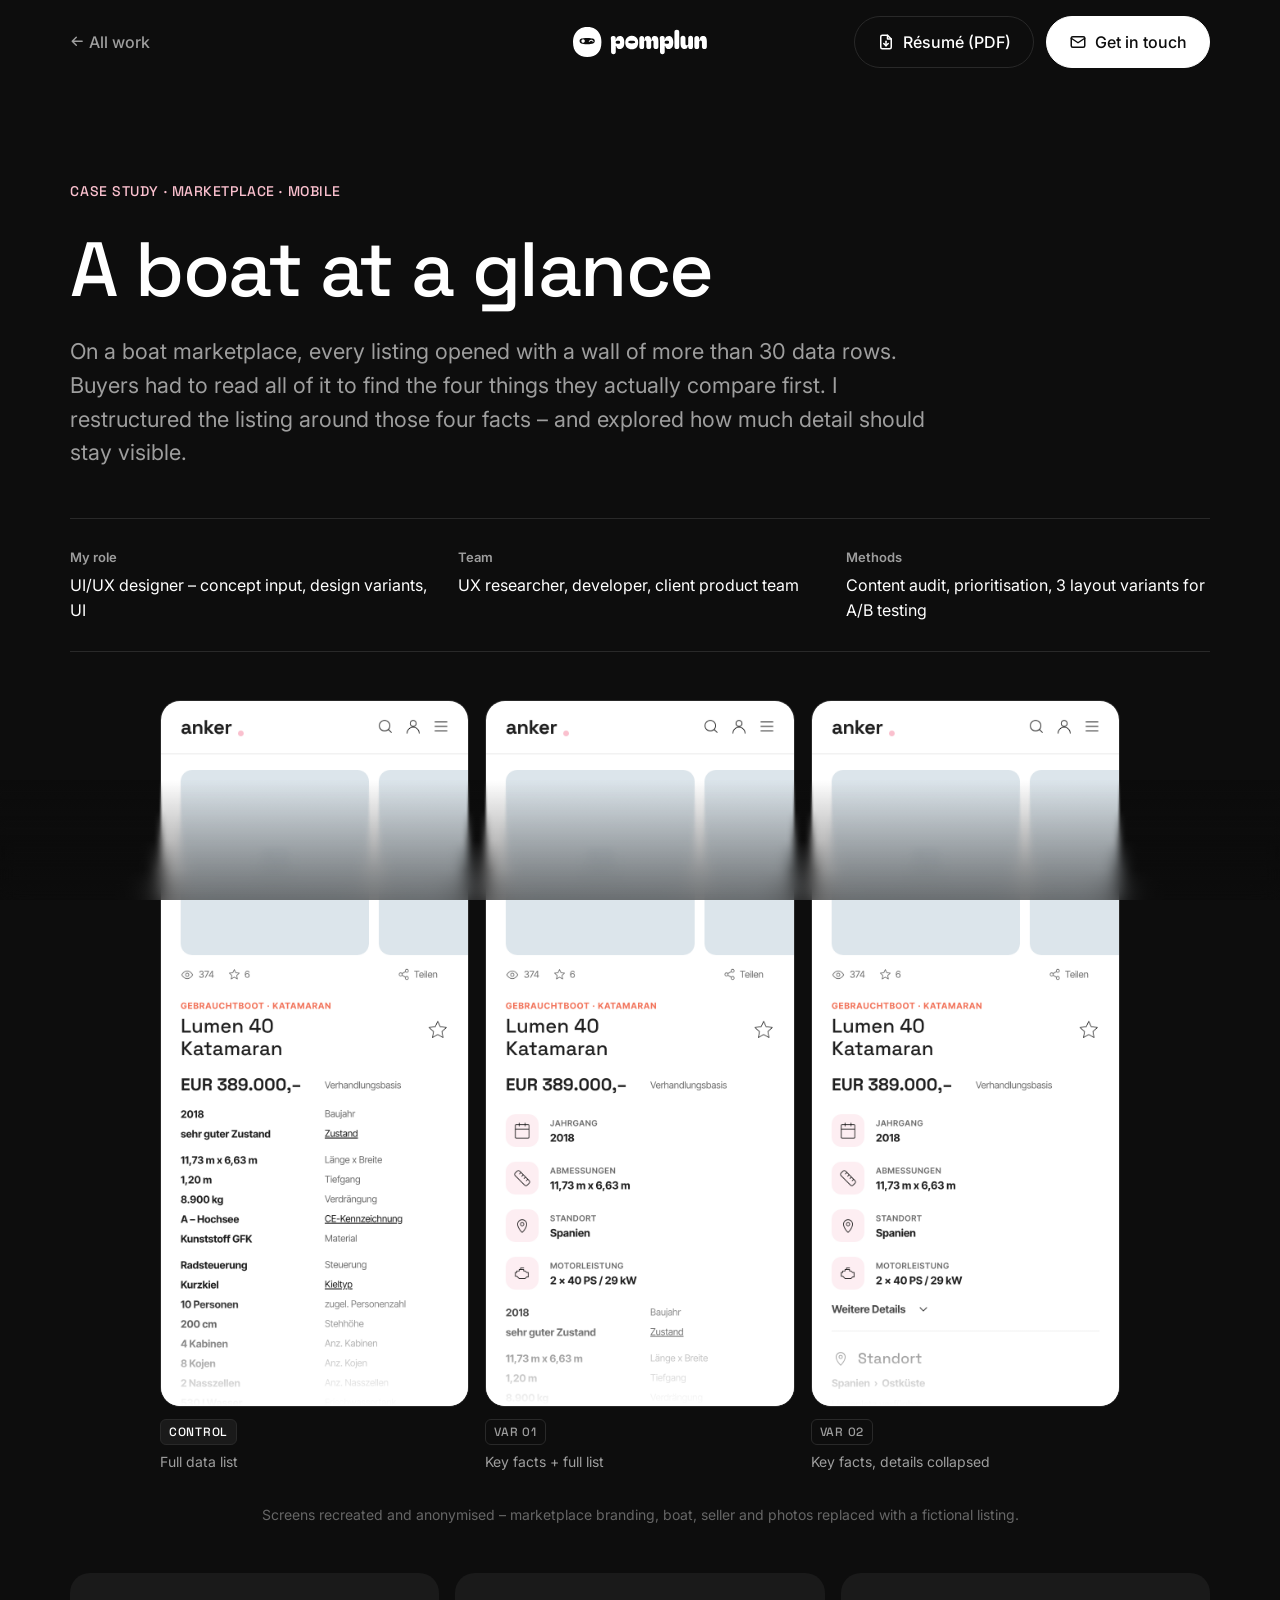
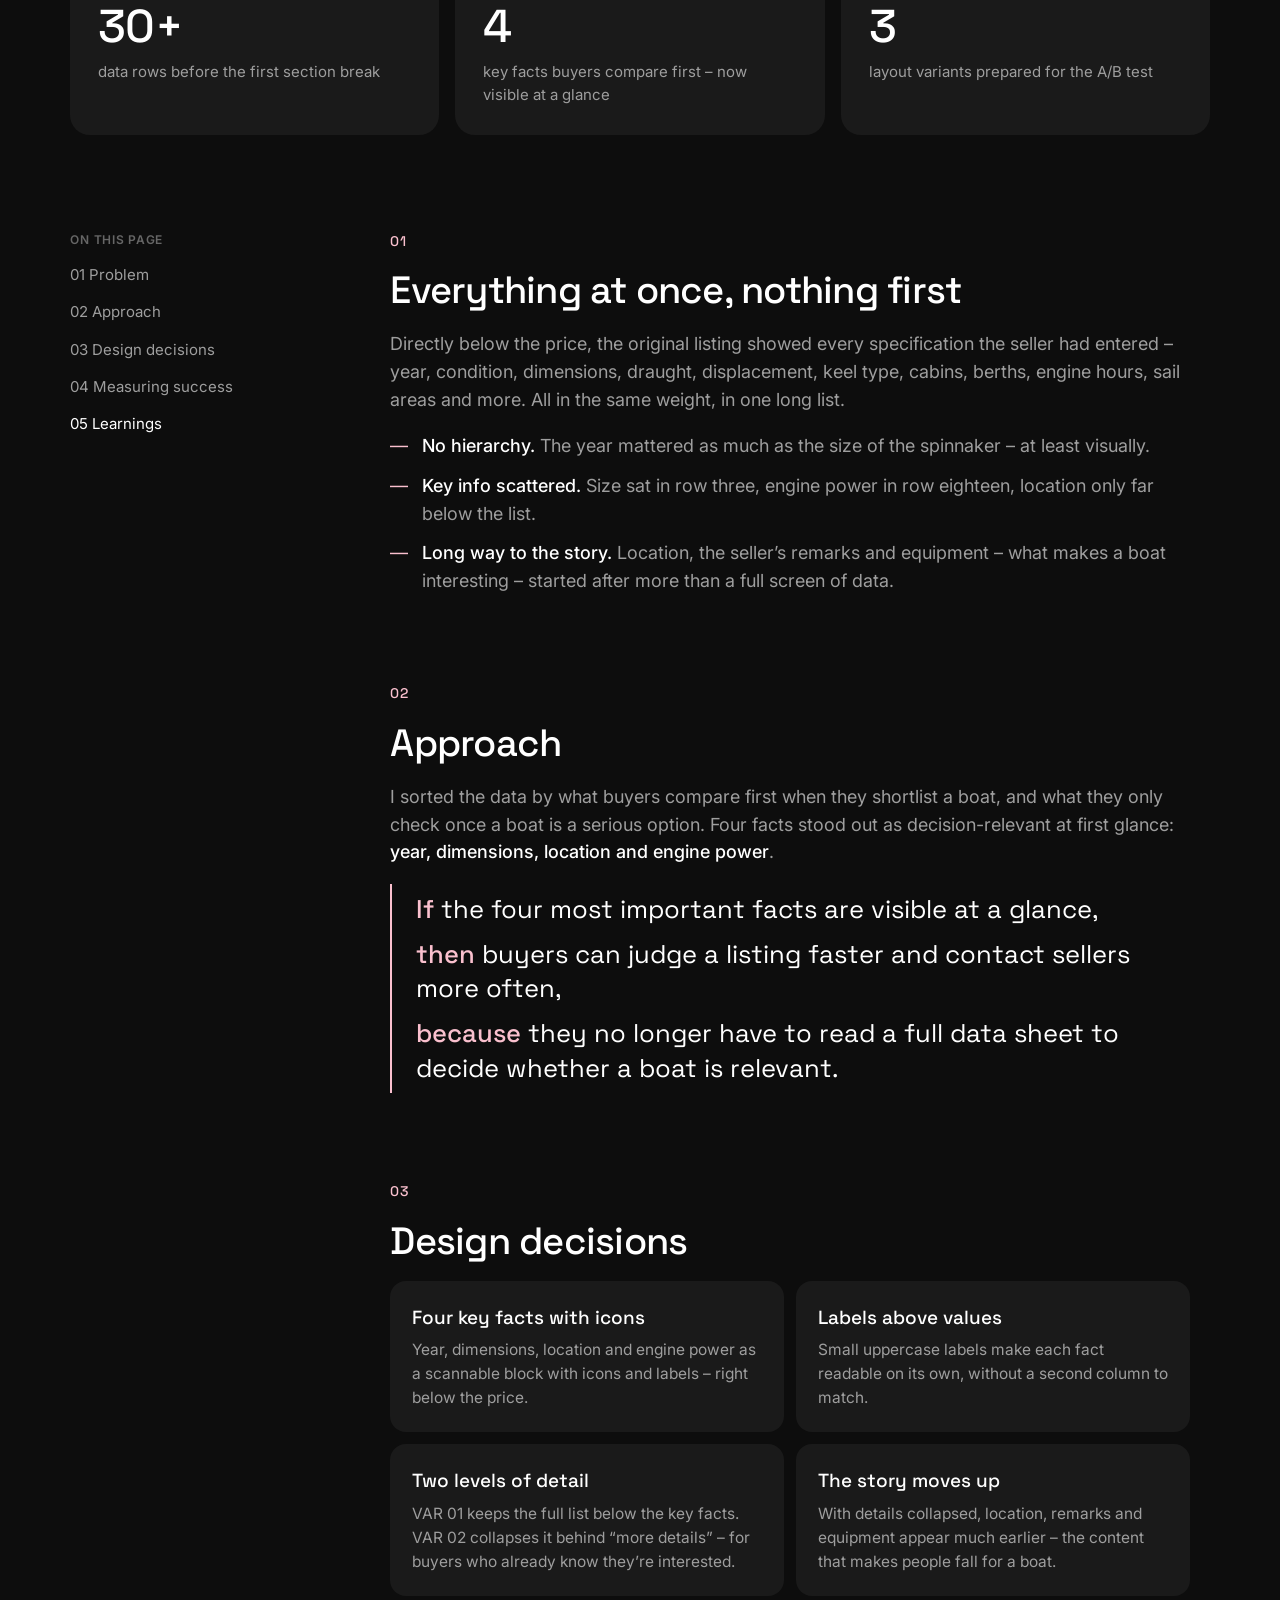
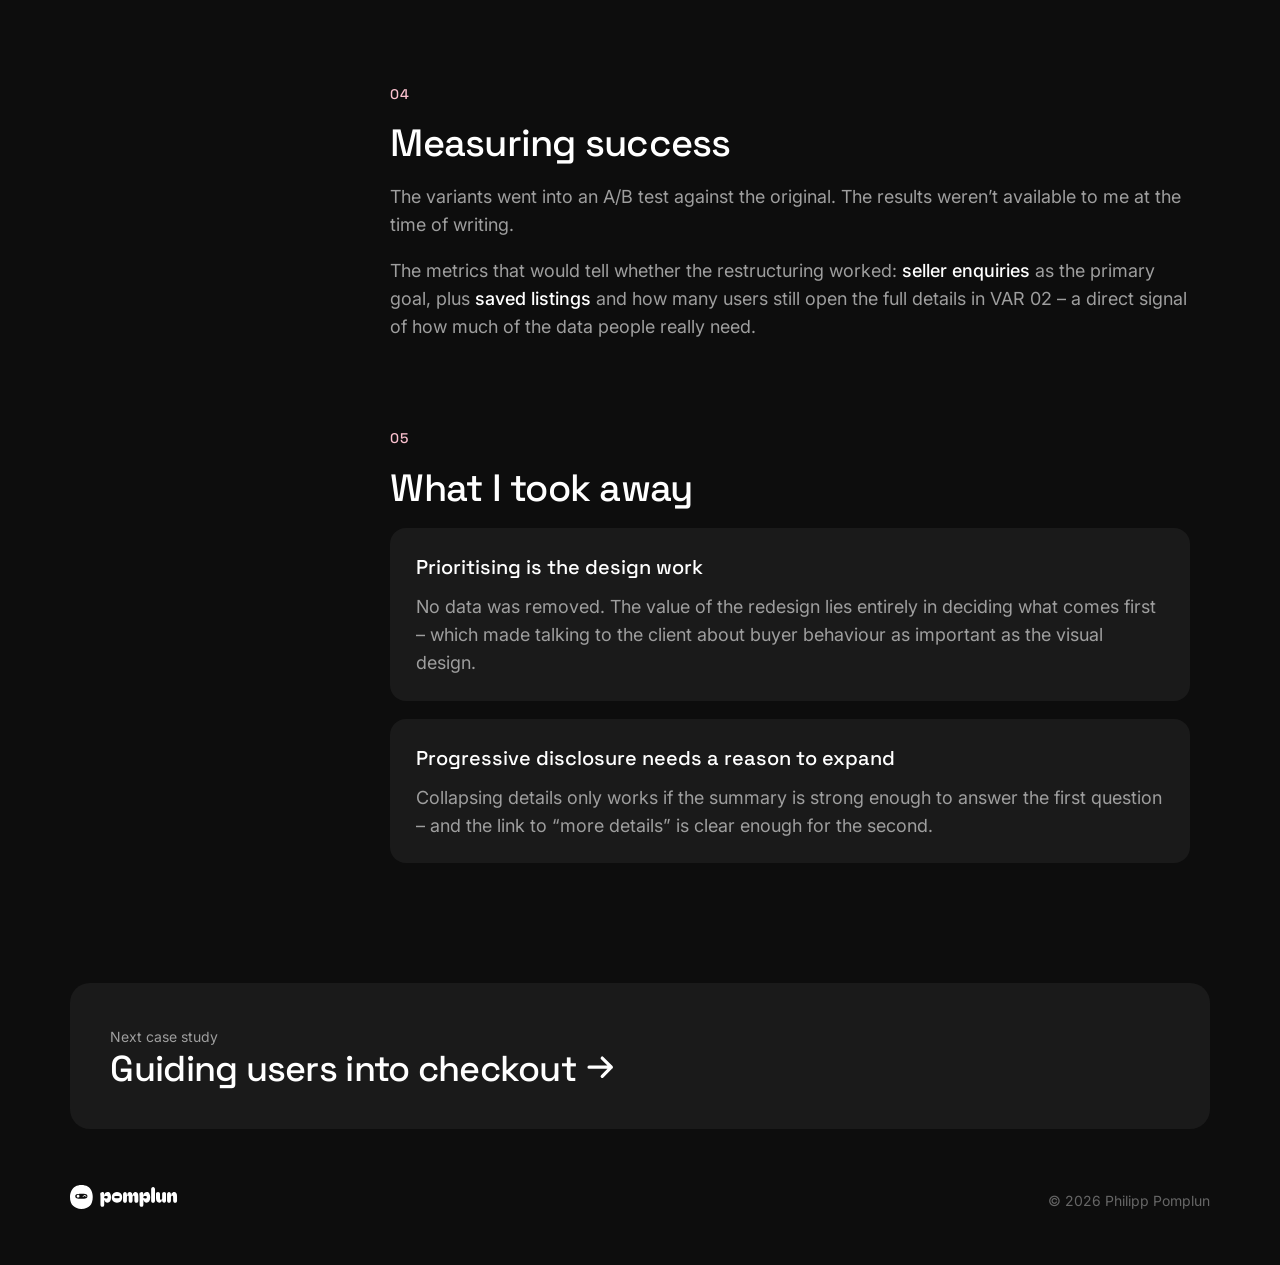
==== commit dbcc5774: "Remove imprint/privacy placeholder links Co-Authored-By: Claude Opus 5.5 <noreply@anthropic.com> Cla" ====
--- a/boat-listing.html
+++ b/boat-listing.html
@@ -147,7 +147,7 @@
 <footer>
   <div class="wrap">
     <a href="index.html" aria-label="Home"><svg viewBox="0 0 170 38"><use href="#logo"/></svg></a>
-    <small>© <span id="year">2026</span> Philipp Pomplun · <a href="#">Imprint</a> · <a href="#">Privacy</a></small>
+    <small>© <span id="year">2026</span> Philipp Pomplun</small>
   </div>
 </footer>
 
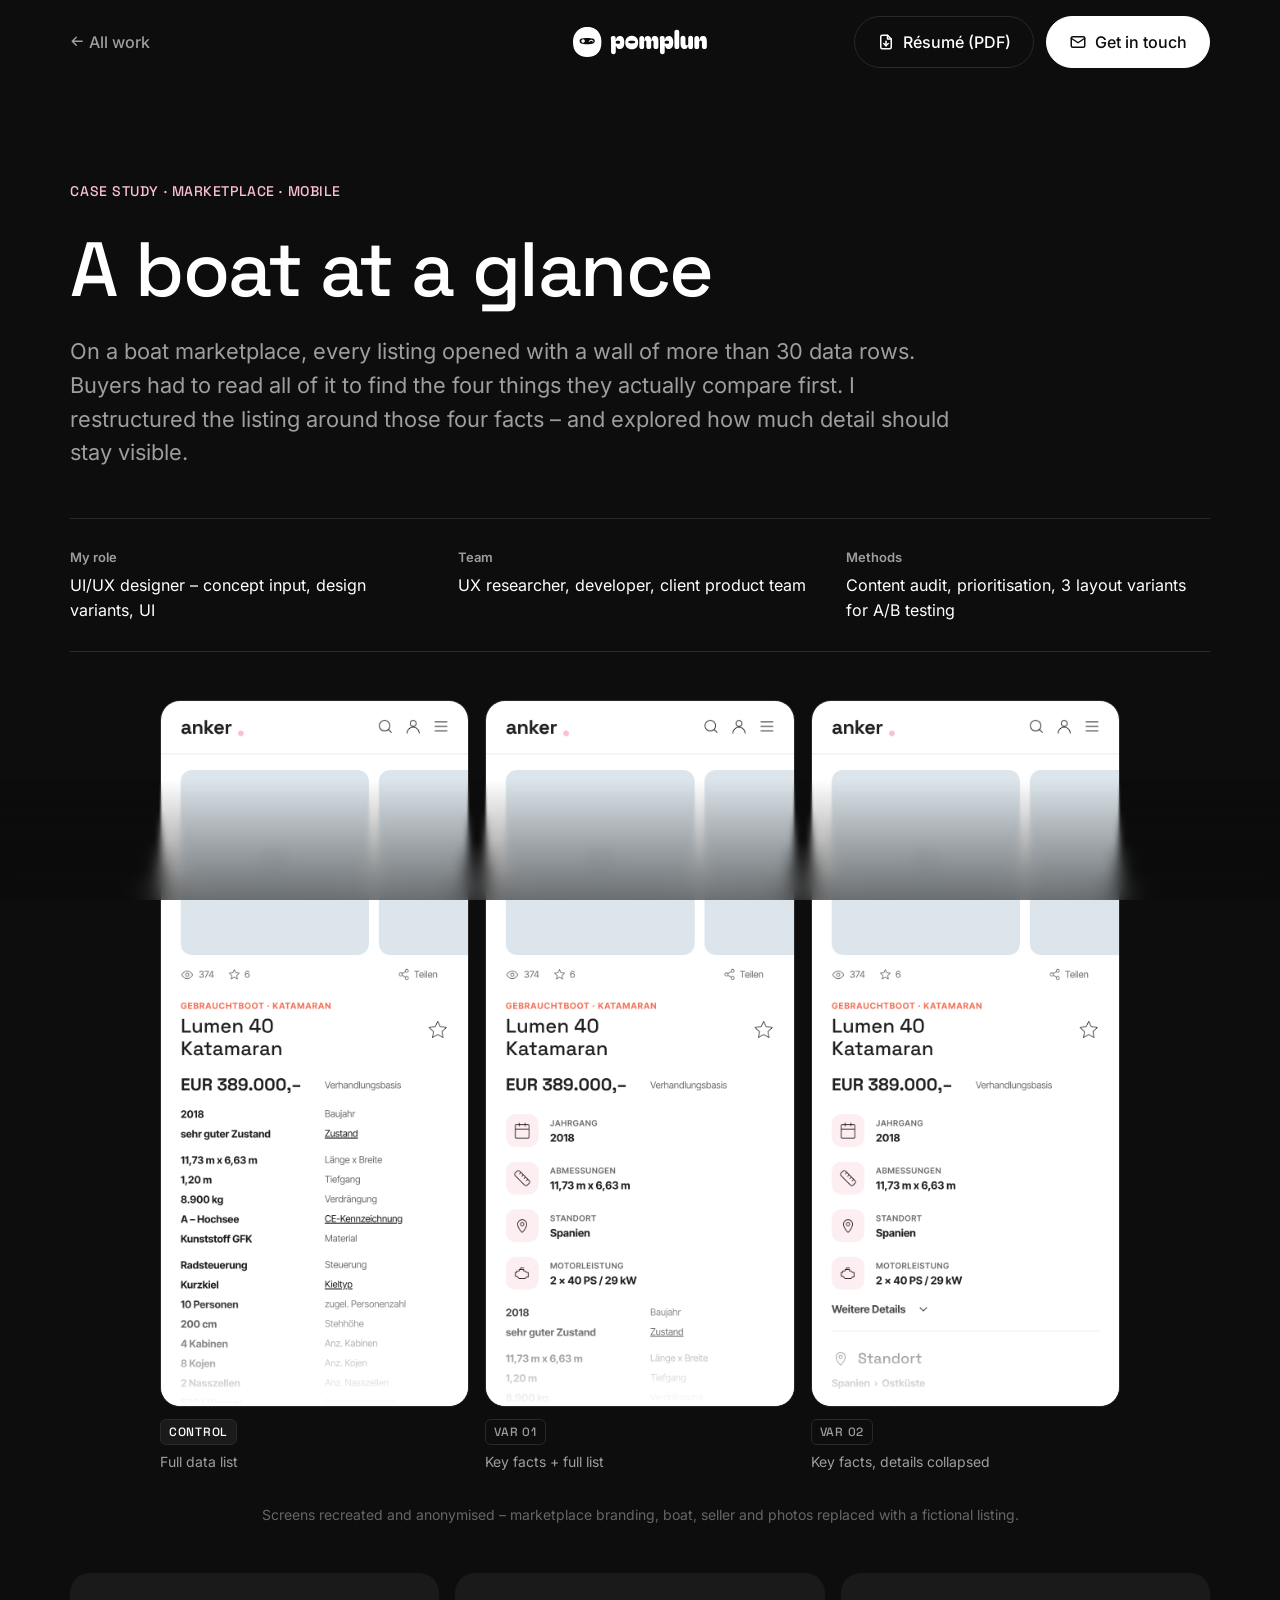
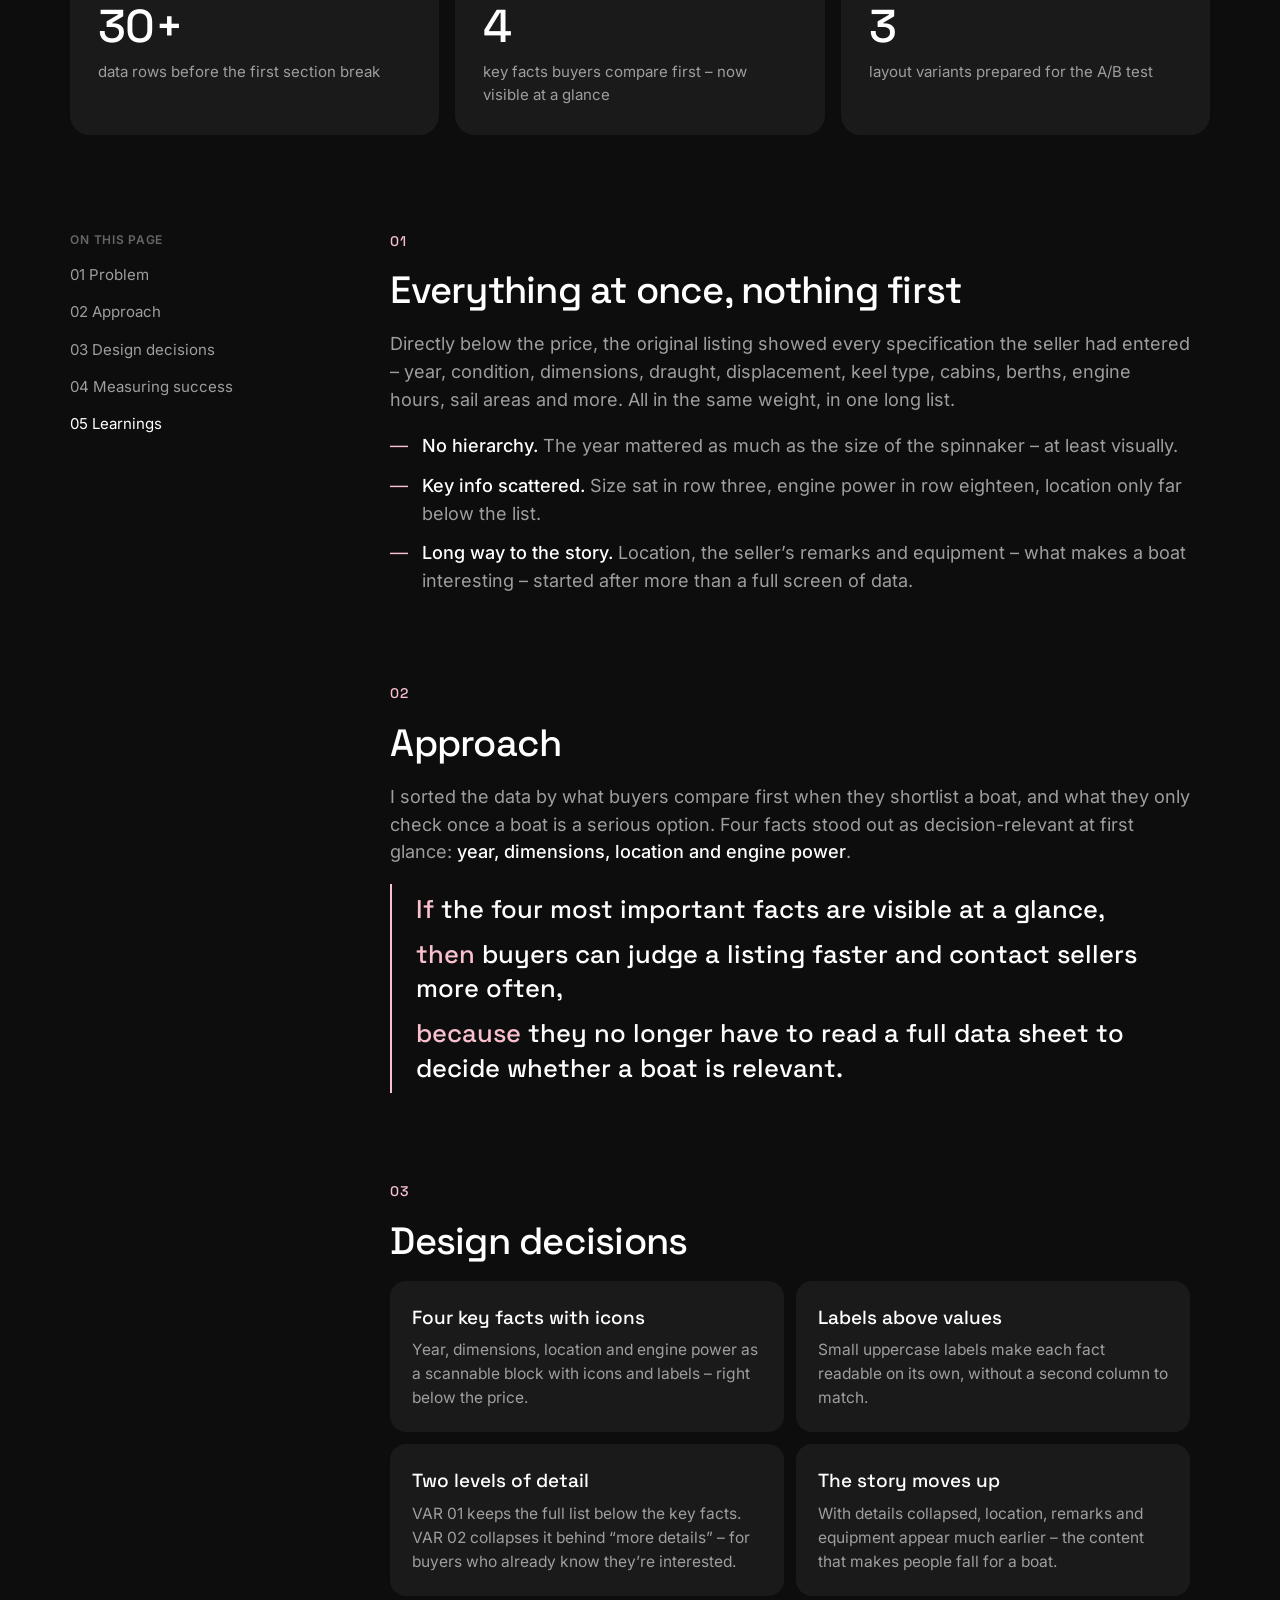
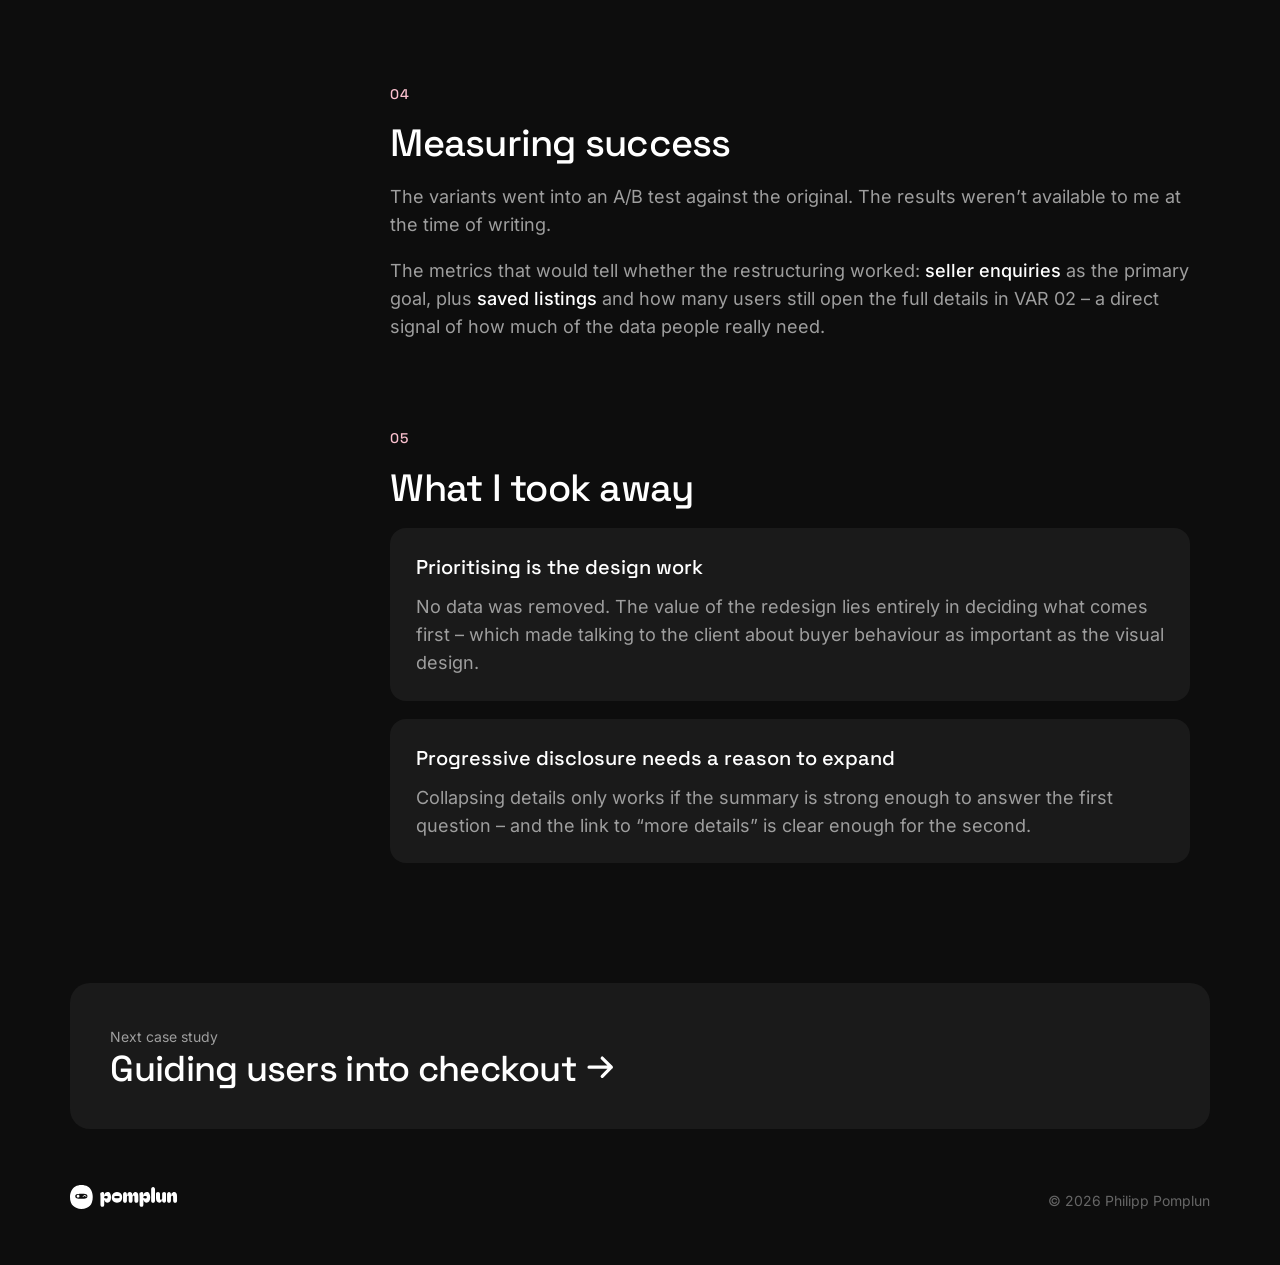
==== commit cf794f9b: "Self-host Inter and Space Grotesk (no Google Fonts requests) Co-Authored-By: Claude Opus 5.5 <norepl" ====
--- a/boat-listing.html
+++ b/boat-listing.html
@@ -9,9 +9,8 @@
 <link rel="icon" href="favicon.svg" type="image/svg+xml">
 <link rel="icon" href="favicon.ico" sizes="32x32">
 <link rel="apple-touch-icon" href="apple-touch-icon.png">
-<link rel="preconnect" href="https://fonts.googleapis.com">
-<link rel="preconnect" href="https://fonts.gstatic.com" crossorigin>
-<link href="https://fonts.googleapis.com/css2?family=Inter:wght@400;500;600&family=Space+Grotesk:wght@500;700&display=swap" rel="stylesheet">
+<link rel="preload" href="fonts/inter.woff" as="font" type="font/woff" crossorigin>
+<link rel="preload" href="fonts/space-grotesk.woff" as="font" type="font/woff" crossorigin>
 <link rel="stylesheet" href="style.css">
 </head>
 <body>
--- a/style.css
+++ b/style.css
@@ -1,3 +1,5 @@
+@font-face{font-family:Inter;src:url(fonts/inter.woff) format("woff");font-weight:400 600;font-style:normal;font-display:swap}
+@font-face{font-family:"Space Grotesk";src:url(fonts/space-grotesk.woff) format("woff");font-weight:500 700;font-style:normal;font-display:swap}
   :root{
     --bg:#0d0d0d; --surface:#1a1a1a; --line:#292929;
     --text:#fff; --muted:#9e9e9e; --dim:#666;
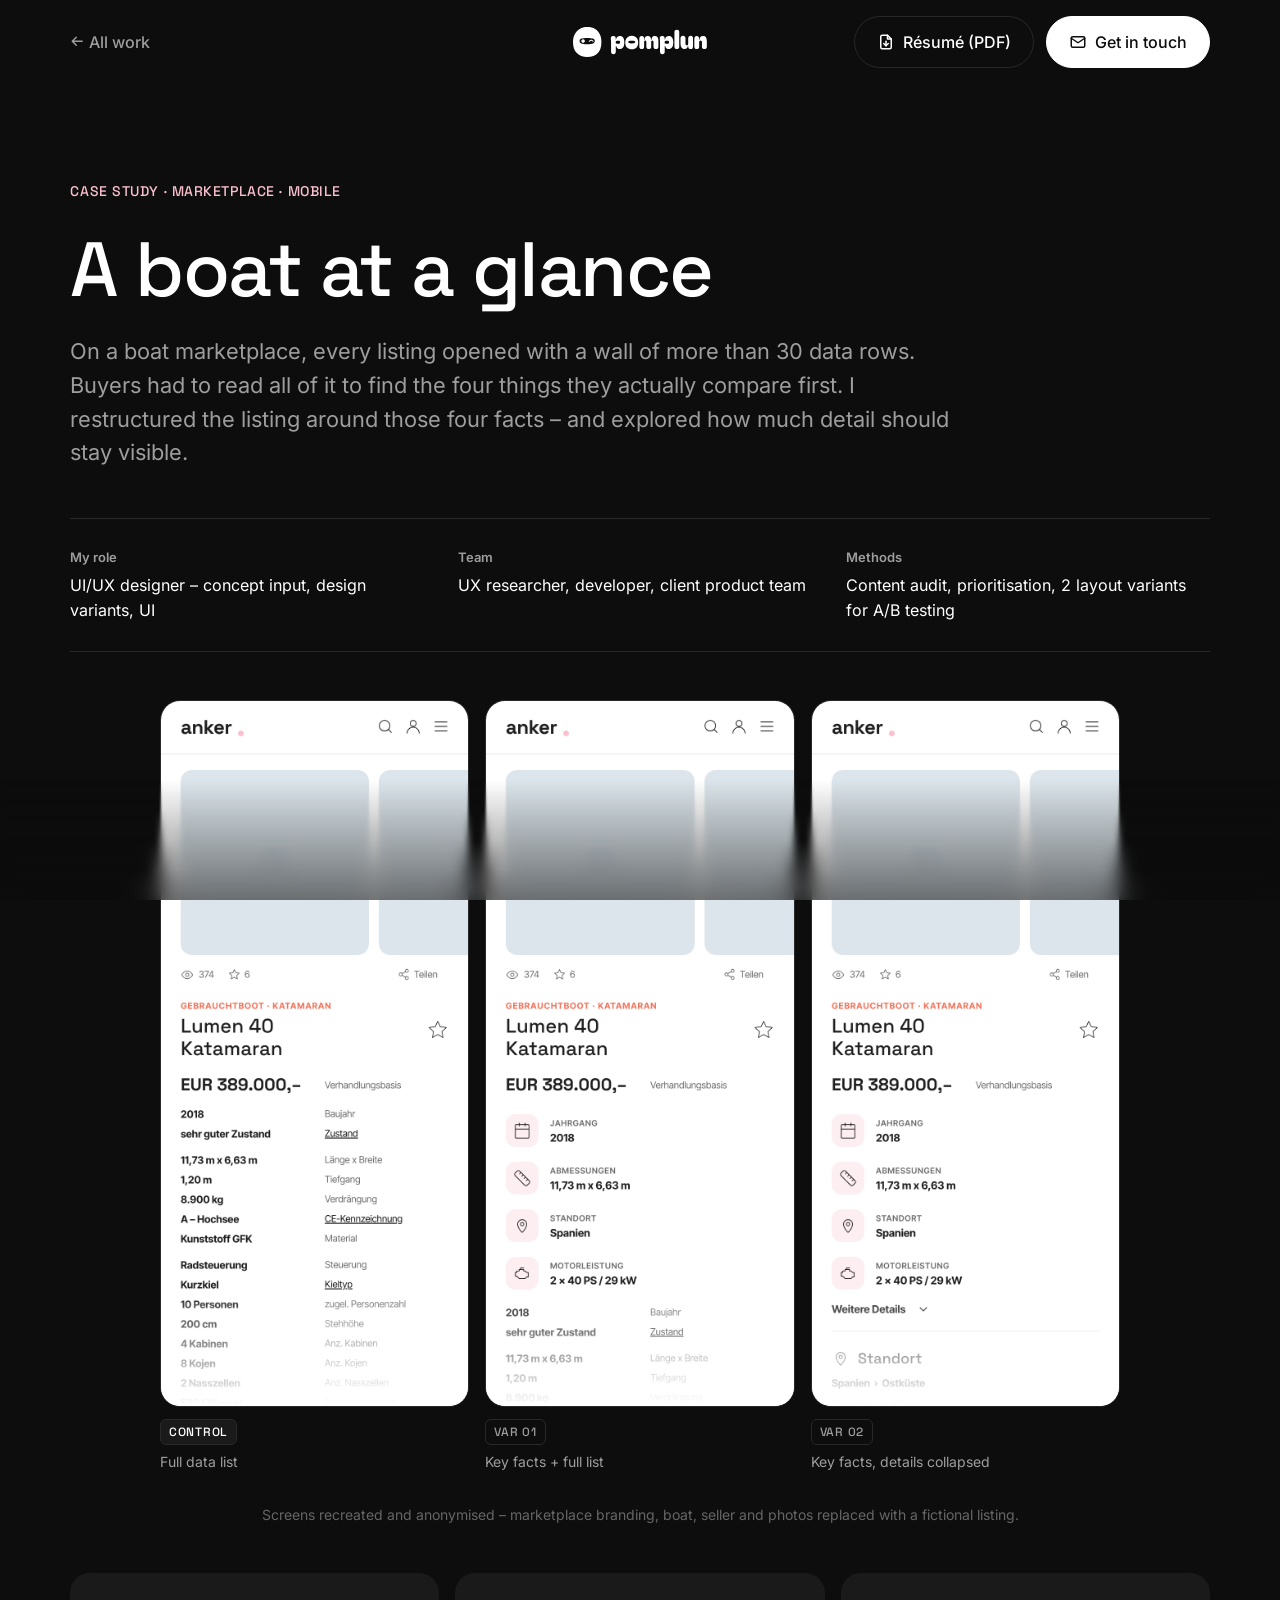
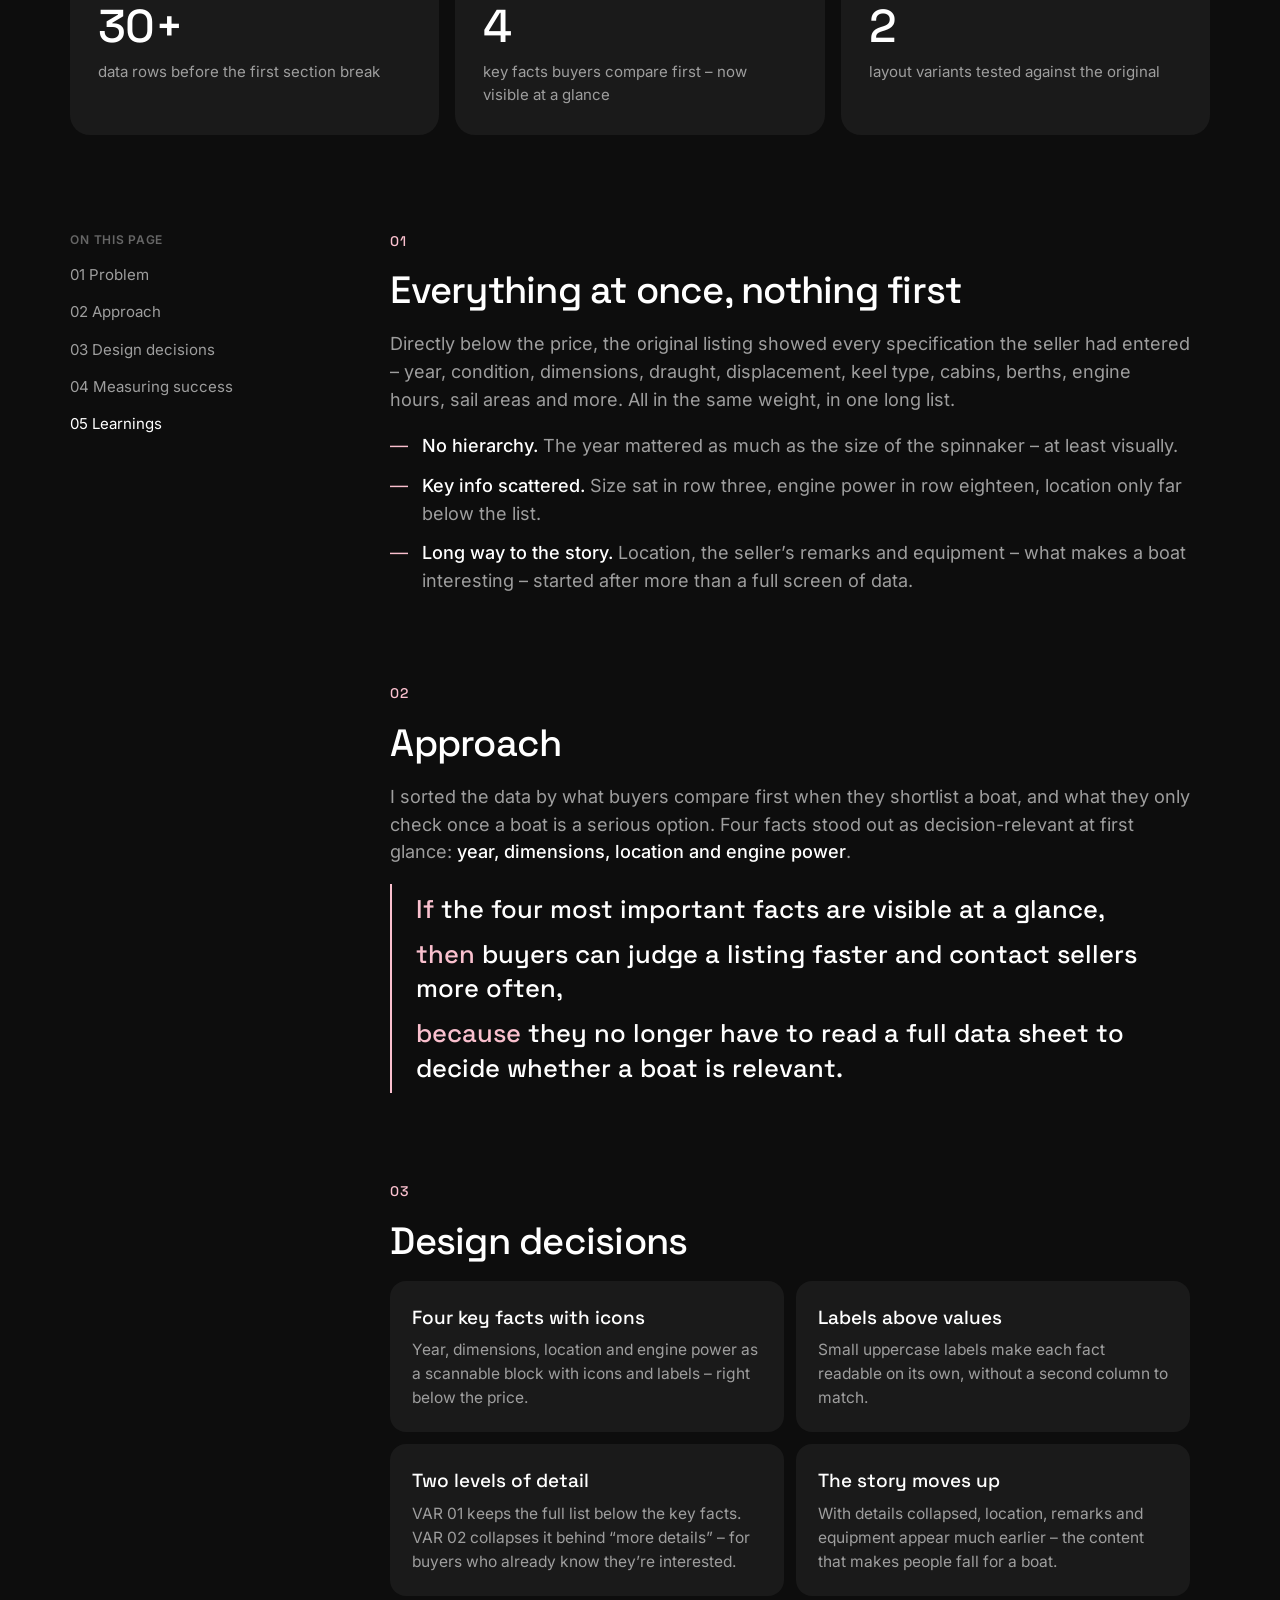
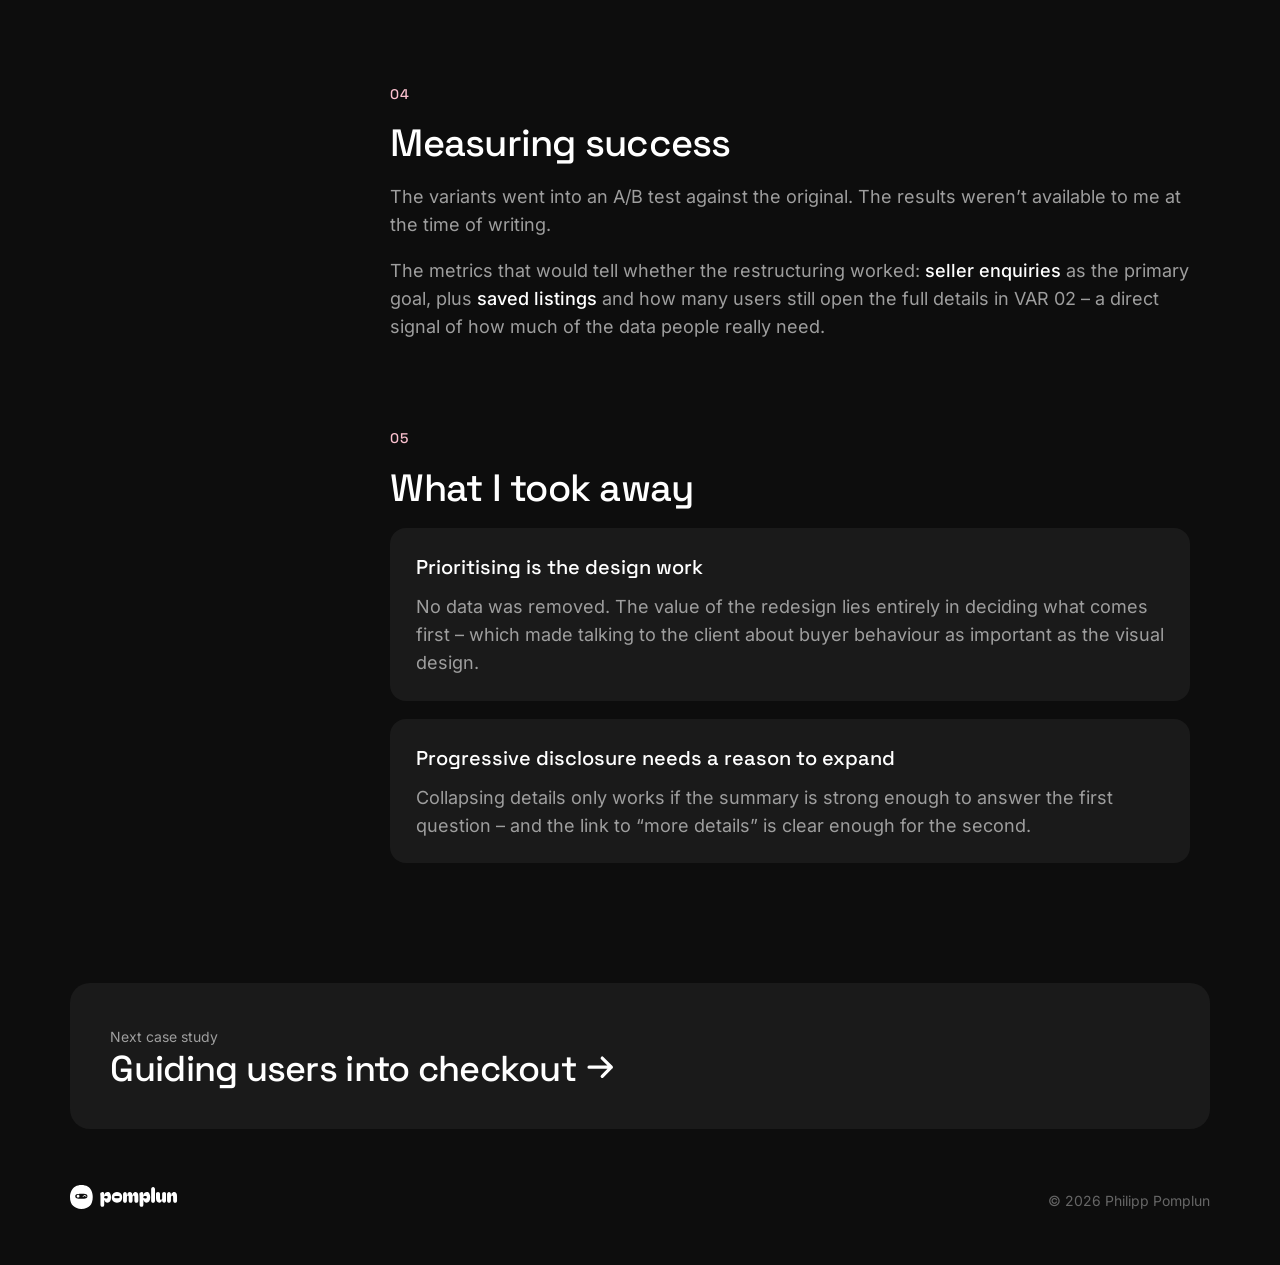
==== commit e9474c26: "Boat case: 2 variants Co-Authored-By: Claude Opus 5.5 <noreply@anthropic.com> Claude-Session: https:" ====
--- a/boat-listing.html
+++ b/boat-listing.html
@@ -53,7 +53,7 @@
     <dl class="facts reveal">
       <div><dt>My role</dt><dd>UI/UX designer – concept input, design variants, UI</dd></div>
       <div><dt>Team</dt><dd>UX researcher, developer, client product team</dd></div>
-      <div><dt>Methods</dt><dd>Content audit, prioritisation, 3 layout variants for A/B testing</dd></div>
+      <div><dt>Methods</dt><dd>Content audit, prioritisation, 2 layout variants for A/B testing</dd></div>
     </dl>
 
     <div class="compare mobile three">
@@ -66,7 +66,7 @@
     <div class="tldr">
       <div class="metric reveal"><span class="num">30+</span><p>data rows before the first section break</p></div>
       <div class="metric reveal" style="--d:.1s"><span class="num">4</span><p>key facts buyers compare first – now visible at a glance</p></div>
-      <div class="metric reveal" style="--d:.2s"><span class="num">3</span><p>layout variants prepared for the A/B test</p></div>
+      <div class="metric reveal" style="--d:.2s"><span class="num">2</span><p>layout variants tested against the original</p></div>
     </div>
 
     <div class="cs-body">
